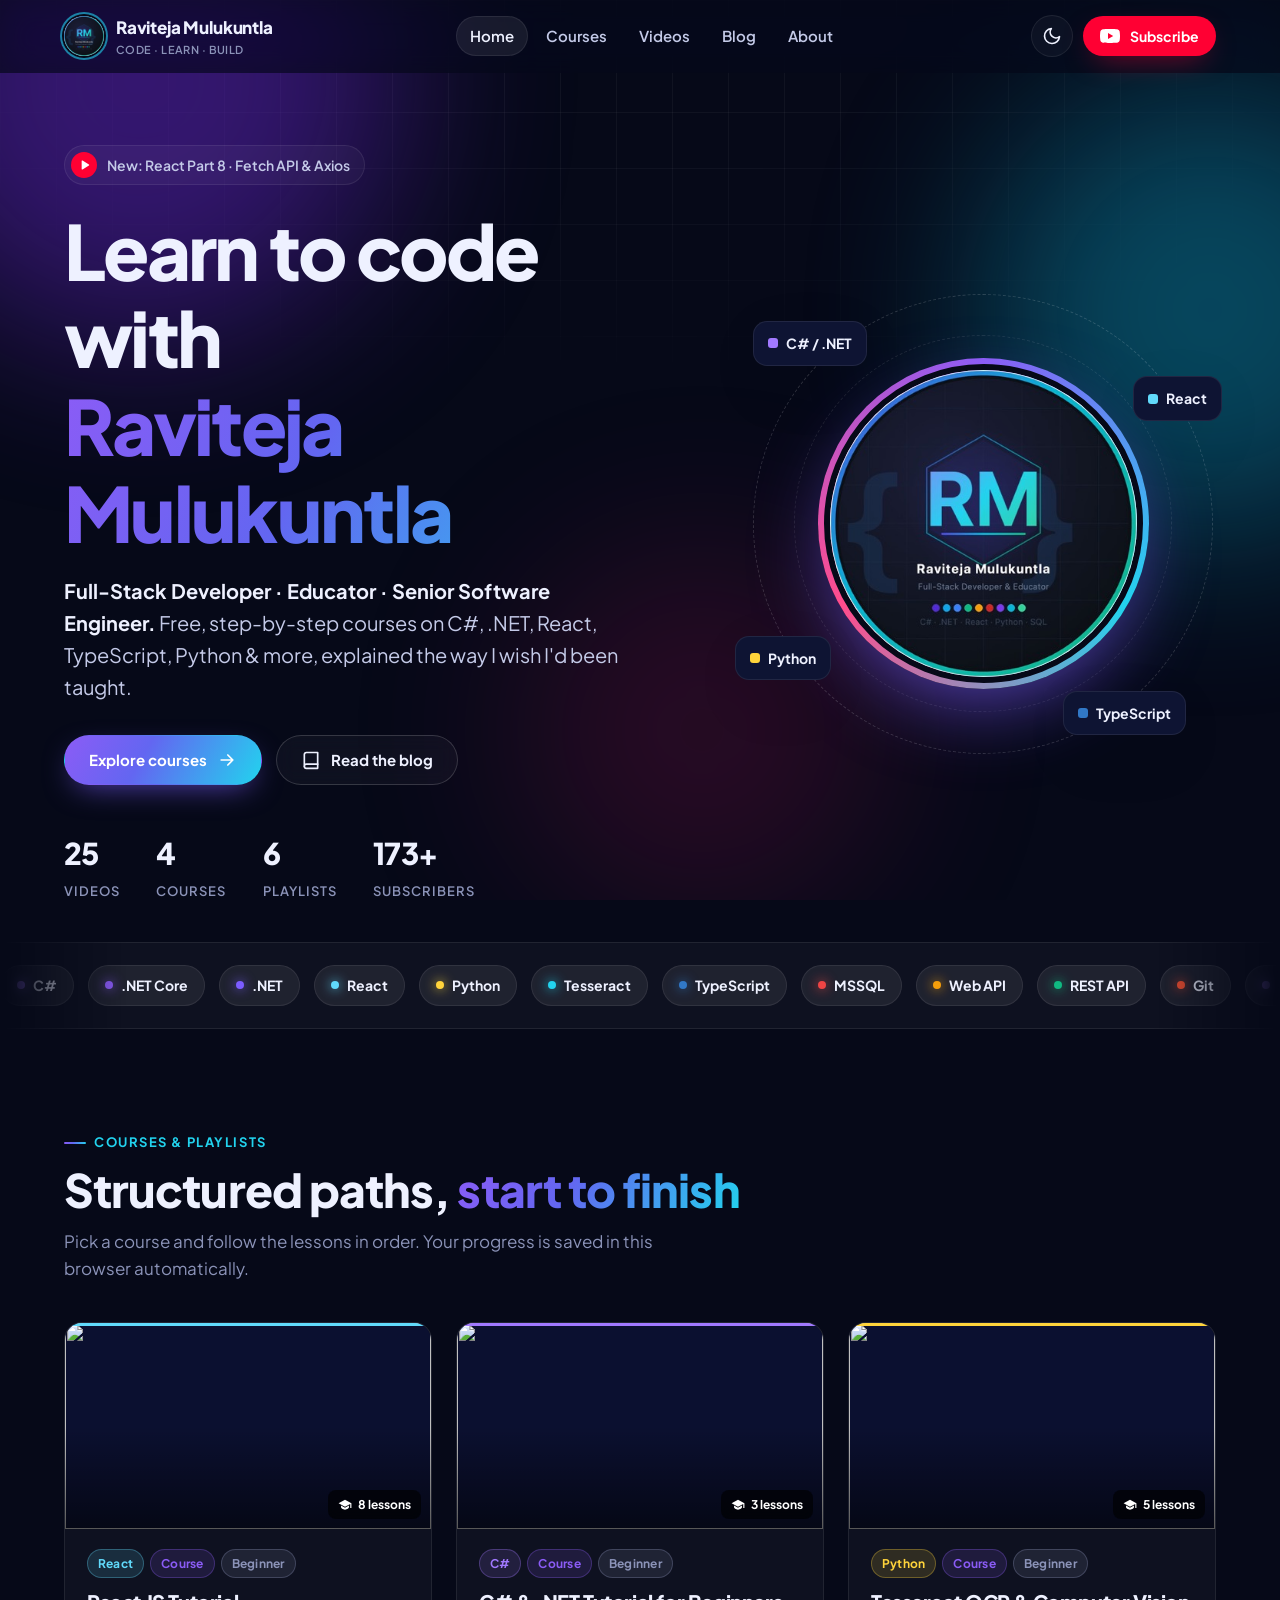
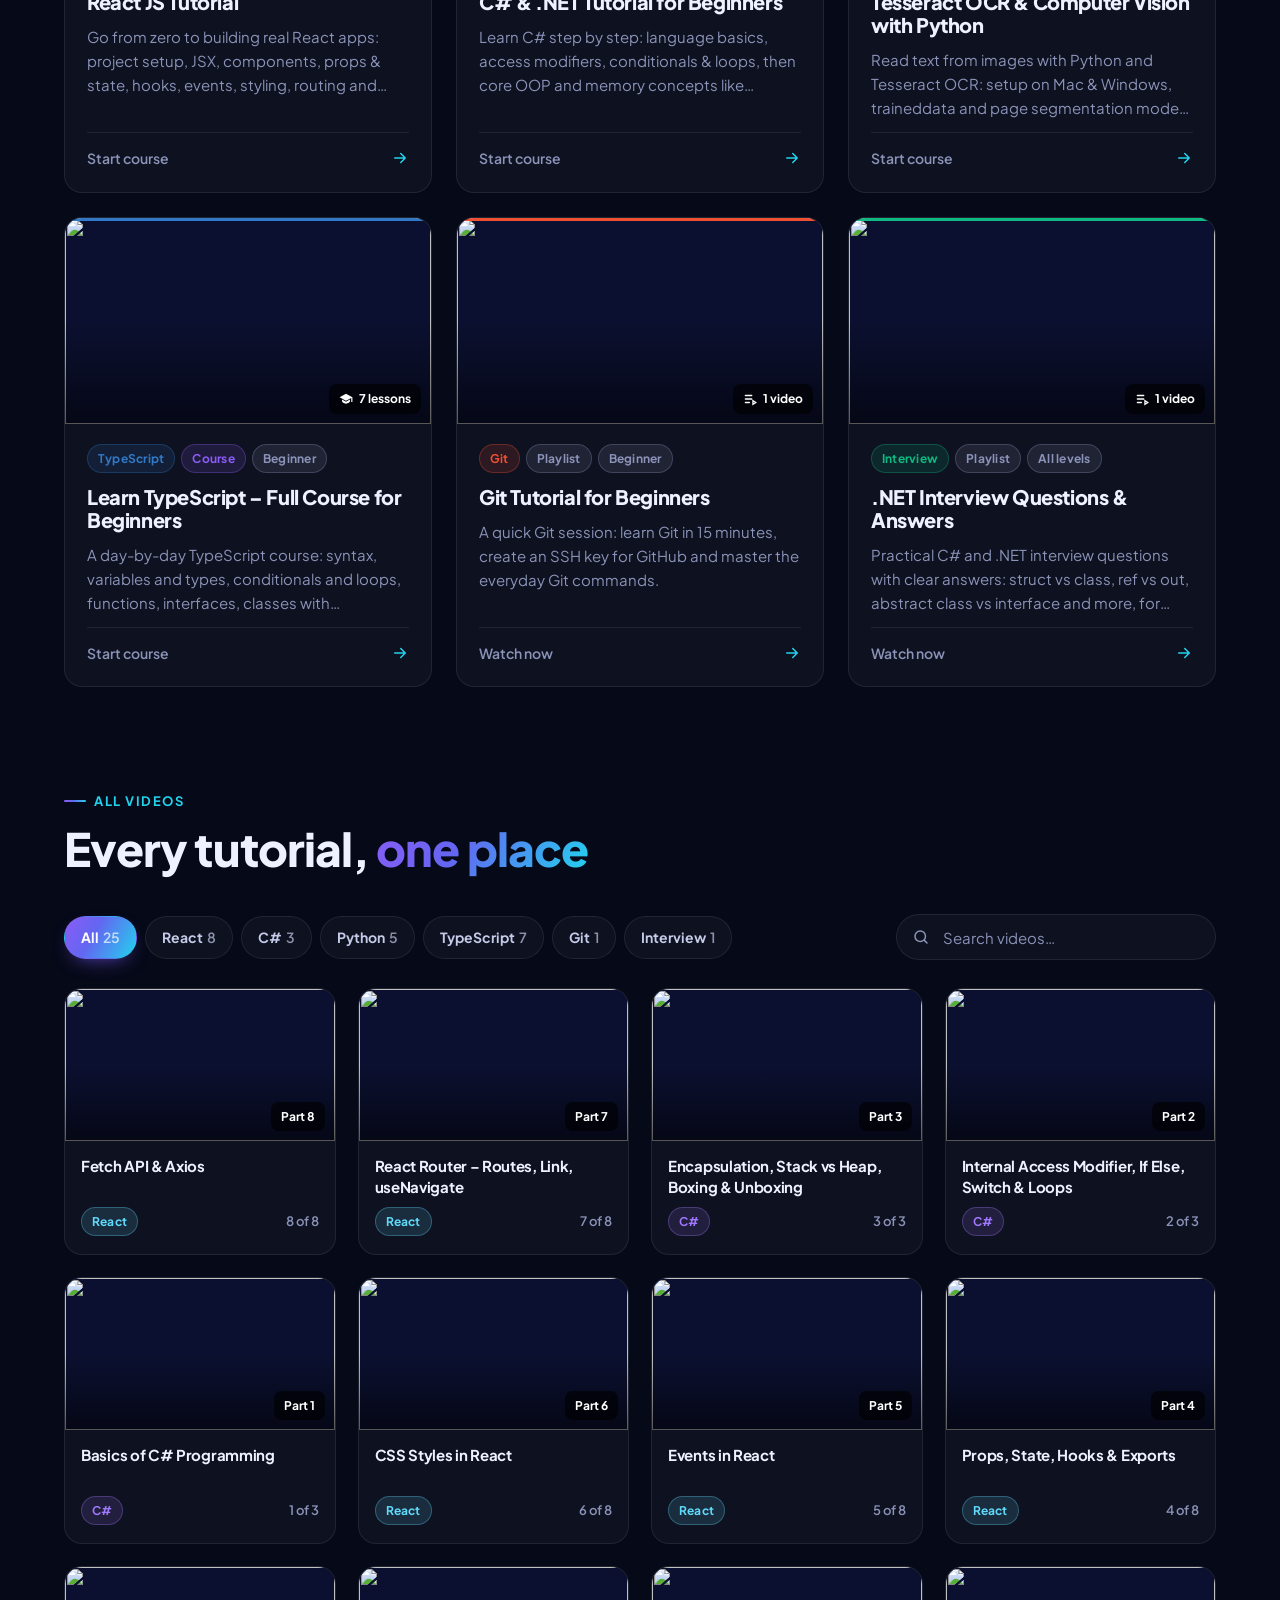
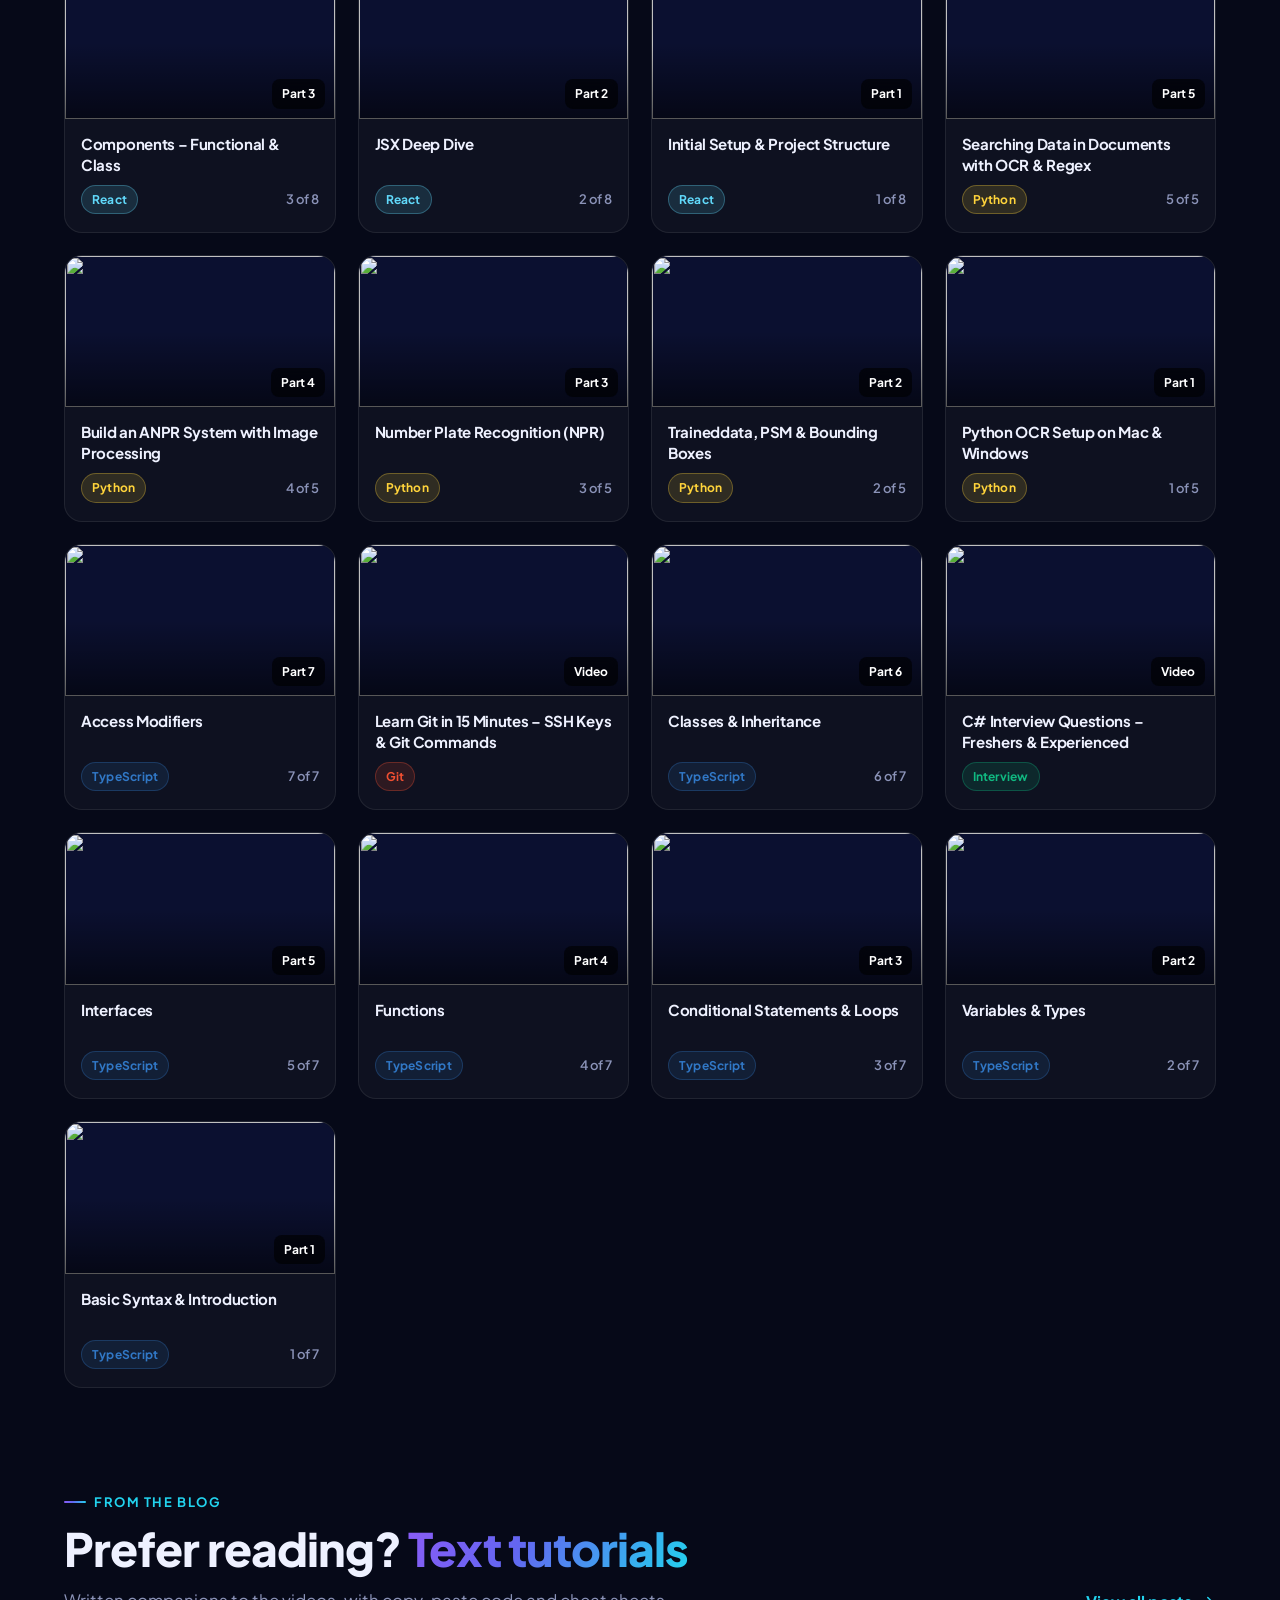
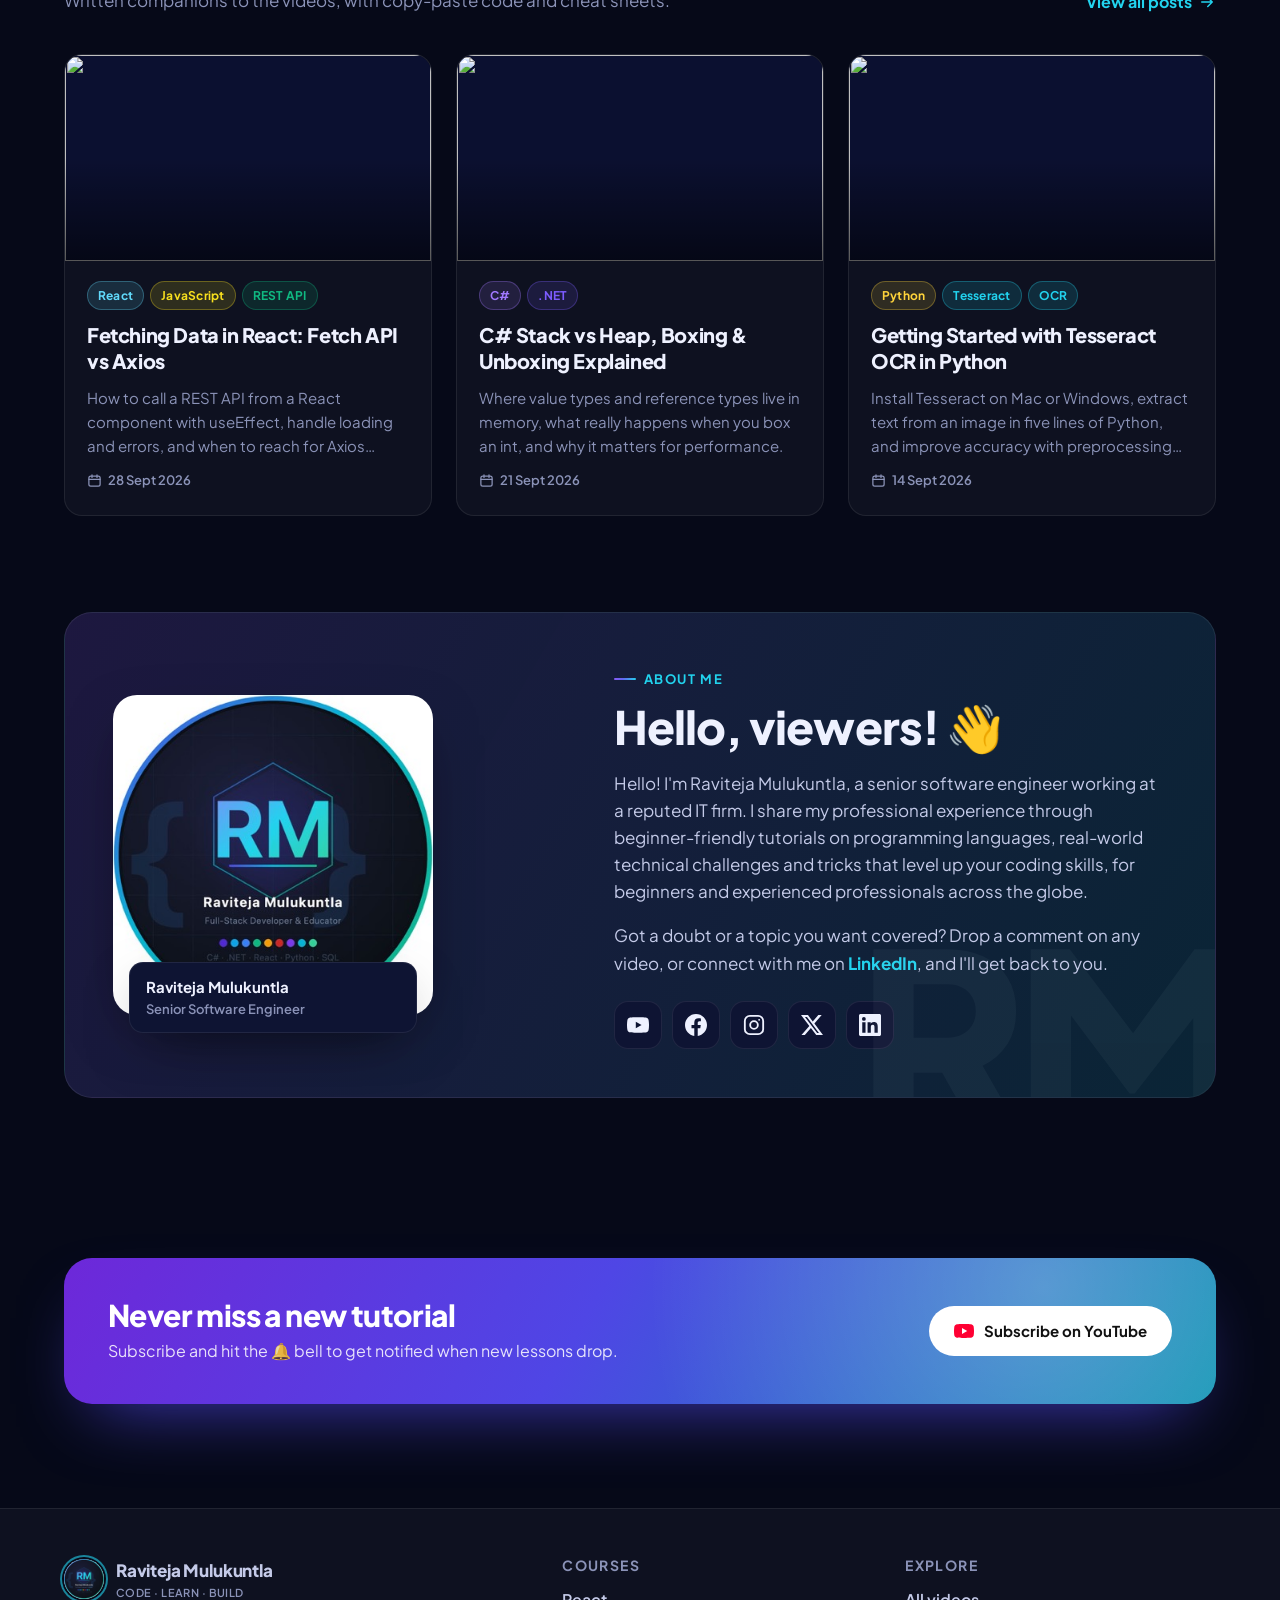
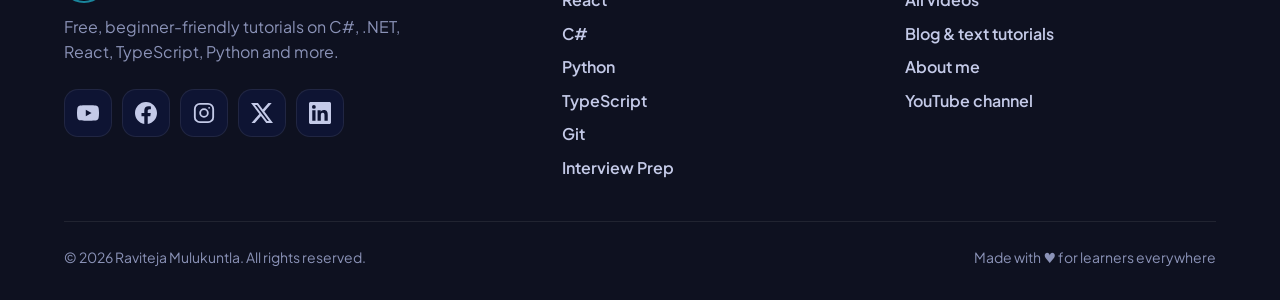
==== index.html @ 636b27e8 "Initial Commit" ====
<!DOCTYPE html>
<html lang="en">
<head>
  <meta charset="UTF-8">
  <meta name="viewport" content="width=device-width, initial-scale=1">
  <title>Raviteja Mulukuntla</title>
  <meta name="description" content="Free programming courses and tutorials by Raviteja Mulukuntla: C#, .NET, React, TypeScript, Python, Tesseract OCR and Git.">
  <meta name="theme-color" content="#060918">
  <meta property="og:title" content="Raviteja Mulukuntla | Code · Learn · Build">
  <meta property="og:description" content="Free programming courses and tutorials: C#, .NET, React, TypeScript, Python, Tesseract OCR and Git.">
  <meta property="og:image" content="assets/img/avatar.jpg">
  <meta property="og:type" content="website">
  <link rel="icon" type="image/png" href="assets/img/favicon.png">
  <link rel="preconnect" href="https://fonts.googleapis.com">
  <link rel="preconnect" href="https://fonts.gstatic.com" crossorigin>
  <link href="https://fonts.googleapis.com/css2?family=JetBrains+Mono:wght@400;600&family=Plus+Jakarta+Sans:wght@400;500;600;700;800&display=swap" rel="stylesheet">
  <link rel="stylesheet" href="assets/css/style.css">
  <script>try{var t=localStorage.getItem("rm-theme");if(t)document.documentElement.dataset.theme=t}catch(e){}</script>
</head>
<body data-page="home">
  <div class="bg-fx" aria-hidden="true"><span class="orb o1"></span><span class="orb o2"></span><span class="orb o3"></span></div>
  <header id="site-header"></header>

  <main>
    <!-- Hero -->
    <section class="hero">
      <div class="container hero-grid">
        <div class="hero-copy">
          <a class="pill" id="hero-pill" href="https://www.youtube.com/@ravitejamulukuntla9655" target="_blank" rel="noopener">
            <span class="dot"><svg viewBox="0 0 24 24" fill="currentColor"><path d="M8 5.14v13.72a1 1 0 0 0 1.52.85l10.9-6.86a1 1 0 0 0 0-1.7L9.52 4.3A1 1 0 0 0 8 5.14Z"/></svg></span>
            <span id="hero-pill-text">New: React Part 8, Fetch API &amp; Axios</span>
          </a>
          <h1>Learn to code with <span class="line2 grad-text">Raviteja Mulukuntla</span></h1>
          <p class="tagline"><strong>Full-Stack Developer · Educator · Senior Software Engineer.</strong> Free, step-by-step courses on C#, .NET, React, TypeScript, Python &amp; more, explained the way I wish I'd been taught.</p>
          <div class="hero-cta">
            <a class="btn btn-primary" href="#courses">Explore courses
              <svg viewBox="0 0 24 24" fill="none" stroke="currentColor" stroke-width="2" stroke-linecap="round" stroke-linejoin="round"><path d="M5 12h14M13 6l6 6-6 6"/></svg>
            </a>
            <a class="btn btn-ghost" href="blog.html">
              <svg viewBox="0 0 24 24" fill="none" stroke="currentColor" stroke-width="2" stroke-linecap="round" stroke-linejoin="round"><path d="M4 19.5A2.5 2.5 0 0 1 6.5 17H20V3H6.5A2.5 2.5 0 0 0 4 5.5v14Z"/><path d="M4 19.5A2.5 2.5 0 0 0 6.5 22H20v-5"/></svg>
              Read the blog
            </a>
          </div>
          <div class="hero-stats" id="hero-stats">
            <div class="stat"><b>25</b><span>Videos</span></div>
            <div class="stat"><b>4</b><span>Courses</span></div>
            <div class="stat"><b>6</b><span>Playlists</span></div>
            <div class="stat"><b>173+</b><span>Subscribers</span></div>
          </div>
        </div>

        <div class="hero-visual" aria-hidden="true">
          <span class="orbit"></span><span class="orbit inner"></span>
          <div class="avatar-ring"><img src="assets/img/avatar.jpg" alt=""></div>
          <span class="float-badge b1"><i style="background:#a179ff"></i>C# / .NET</span>
          <span class="float-badge b2"><i style="background:#61dafb"></i>React</span>
          <span class="float-badge b3"><i style="background:#ffd43b"></i>Python</span>
          <span class="float-badge b4"><i style="background:#3178c6"></i>TypeScript</span>
        </div>
      </div>
    </section>

    <!-- Tech marquee -->
    <div class="marquee" aria-label="Technologies covered"><div class="marquee-track" id="marquee"></div></div>

    <!-- Courses -->
    <section class="section" id="courses">
      <div class="container">
        <div class="section-head">
          <div>
            <span class="eyebrow">Courses &amp; Playlists</span>
            <h2 class="h2">Structured paths, <span class="grad-text">start to finish</span></h2>
            <p class="lead">Pick a course and follow the lessons in order. Your progress is saved in this browser automatically.</p>
          </div>
        </div>
        <div class="course-grid" id="course-grid">
          <div class="skeleton" style="height:380px"></div><div class="skeleton" style="height:380px"></div><div class="skeleton" style="height:380px"></div>
        </div>
      </div>
    </section>

    <!-- Videos -->
    <section class="section" id="videos" style="padding-top:0">
      <div class="container">
        <div class="section-head">
          <div>
            <span class="eyebrow">All videos</span>
            <h2 class="h2">Every tutorial, <span class="grad-text">one place</span></h2>
          </div>
        </div>
        <div class="toolbar">
          <div class="filters" id="video-filters" role="tablist" aria-label="Filter videos by topic"></div>
          <label class="search">
            <svg viewBox="0 0 24 24" fill="none" stroke="currentColor" stroke-width="2" stroke-linecap="round"><circle cx="11" cy="11" r="7"/><path d="m20 20-3.5-3.5"/></svg>
            <input type="search" id="video-search" placeholder="Search videos…" aria-label="Search videos">
          </label>
        </div>
        <div class="video-grid" id="video-grid"></div>
      </div>
    </section>

    <!-- Blog teaser -->
    <section class="section" id="blog" style="padding-top:0">
      <div class="container">
        <div class="section-head">
          <div>
            <span class="eyebrow">From the blog</span>
            <h2 class="h2">Prefer reading? <span class="grad-text">Text tutorials</span></h2>
            <p class="lead">Written companions to the videos, with copy-paste code and cheat sheets.</p>
          </div>
          <a class="link-arrow" href="blog.html">View all posts
            <svg viewBox="0 0 24 24" fill="none" stroke="currentColor" stroke-width="2" stroke-linecap="round" stroke-linejoin="round"><path d="M5 12h14M13 6l6 6-6 6"/></svg>
          </a>
        </div>
        <div class="post-grid" id="post-grid"></div>
      </div>
    </section>

    <!-- About -->
    <section class="section" id="about" style="padding-top:0">
      <div class="container">
        <div class="about reveal">
          <div class="about-photo">
            <img src="assets/img/avatar.jpg" alt="Raviteja Mulukuntla channel logo">
            <div class="sig"><b>Raviteja Mulukuntla</b>Senior Software Engineer</div>
          </div>
          <div>
            <span class="eyebrow">About me</span>
            <h2 class="h2">Hello, viewers! 👋</h2>
            <p id="about-bio">I'm Raviteja Mulukuntla, a senior software engineer working at a reputed IT firm. I share my professional experience through beginner-friendly tutorials on programming languages, real-world technical challenges and tricks that level up your coding skills.</p>
            <p>Got a doubt or a topic you want covered? Drop a comment on any video, or connect with me on <a href="https://www.linkedin.com/in/ravitejamulukuntlaofficial/" target="_blank" rel="noopener" style="color:var(--brand-2);font-weight:700">LinkedIn</a>, and I'll get back to you.</p>
            <div class="socials" id="about-socials"></div>
          </div>
        </div>
      </div>
    </section>

    <section class="section-sm">
      <div class="container">
        <div class="cta-band reveal">
          <div>
            <h3>Never miss a new tutorial</h3>
            <p>Subscribe and hit the 🔔 bell to get notified when new lessons drop.</p>
          </div>
          <a class="btn" href="https://www.youtube.com/@ravitejamulukuntla9655?sub_confirmation=1" target="_blank" rel="noopener">
            <svg viewBox="0 0 24 24" fill="#ff0033"><path d="M23.5 6.2a3 3 0 0 0-2.1-2.1C19.5 3.6 12 3.6 12 3.6s-7.5 0-9.4.5A3 3 0 0 0 .5 6.2 31.3 31.3 0 0 0 0 12a31.3 31.3 0 0 0 .5 5.8 3 3 0 0 0 2.1 2.1c1.9.5 9.4.5 9.4.5s7.5 0 9.4-.5a3 3 0 0 0 2.1-2.1A31.3 31.3 0 0 0 24 12a31.3 31.3 0 0 0-.5-5.8ZM9.6 15.6V8.4l6.3 3.6-6.3 3.6Z"/></svg>
            Subscribe on YouTube
          </a>
        </div>
      </div>
    </section>
  </main>

  <footer id="site-footer"></footer>

  <script src="assets/js/common.js"></script>
  <script src="assets/js/home.js"></script>
</body>
</html>
---- assets/css/style.css ----
/* =========================================================
   Raviteja Mulukuntla — site styles
   Dark theme is the default; [data-theme="light"] overrides.
   ========================================================= */

:root {
  --bg: #060918;
  --bg-2: #0b1030;
  --surface: rgba(255, 255, 255, 0.035);
  --surface-2: rgba(255, 255, 255, 0.07);
  --surface-solid: #0e1433;
  --border: rgba(255, 255, 255, 0.08);
  --border-strong: rgba(255, 255, 255, 0.16);
  --text: #eef1ff;
  --text-2: #c4cae8;
  --muted: #8b93b8;
  --brand: #7c5cff;
  --brand-2: #22d3ee;
  --brand-3: #ff4d8d;
  --yt: #ff0033;
  --grad: linear-gradient(120deg, #8b5cf6 0%, #6366f1 40%, #22d3ee 100%);
  --grad-soft: linear-gradient(120deg, rgba(139, 92, 246, 0.18), rgba(34, 211, 238, 0.14));
  --shadow: 0 20px 60px -20px rgba(0, 0, 0, 0.6);
  --shadow-glow: 0 0 0 1px rgba(124, 92, 255, 0.35), 0 20px 50px -18px rgba(124, 92, 255, 0.55);
  --header-bg: rgba(6, 9, 24, 0.72);
  --code-bg: #0b1024;
  --radius: 18px;
  --radius-sm: 12px;
  --maxw: 1200px;
  --gutter: 24px;
  --font: "Plus Jakarta Sans", system-ui, -apple-system, "Segoe UI", Roboto, sans-serif;
  --mono: "JetBrains Mono", ui-monospace, SFMono-Regular, Menlo, Consolas, monospace;
  color-scheme: dark;
}

:root[data-theme="light"] {
  --bg: #f5f6fc;
  --bg-2: #eceffa;
  --surface: #ffffff;
  --surface-2: #f1f3fb;
  --surface-solid: #ffffff;
  --border: rgba(20, 28, 70, 0.09);
  --border-strong: rgba(20, 28, 70, 0.18);
  --text: #0d1233;
  --text-2: #333a63;
  --muted: #646c92;
  --grad-soft: linear-gradient(120deg, rgba(139, 92, 246, 0.12), rgba(34, 211, 238, 0.12));
  --shadow: 0 18px 50px -24px rgba(30, 40, 100, 0.28);
  --shadow-glow: 0 0 0 1px rgba(124, 92, 255, 0.3), 0 20px 45px -20px rgba(124, 92, 255, 0.45);
  --header-bg: rgba(245, 246, 252, 0.8);
  --code-bg: #0f152e;
  color-scheme: light;
}

*,
*::before,
*::after { box-sizing: border-box; }

html { scroll-behavior: smooth; -webkit-text-size-adjust: 100%; }

body {
  margin: 0;
  font-family: var(--font);
  font-size: 16px;
  line-height: 1.6;
  color: var(--text);
  background: var(--bg);
  overflow-x: hidden;
  -webkit-font-smoothing: antialiased;
}

img { max-width: 100%; display: block; }
a { color: inherit; text-decoration: none; }
button { font: inherit; color: inherit; cursor: pointer; }
:focus-visible { outline: 2px solid var(--brand-2); outline-offset: 3px; border-radius: 6px; }
::selection { background: rgba(124, 92, 255, 0.4); }

/* ---------- Background decoration ---------- */
.bg-fx {
  position: fixed;
  inset: 0;
  z-index: -1;
  pointer-events: none;
  overflow: hidden;
}
.bg-fx::before {
  content: "";
  position: absolute;
  inset: 0;
  background-image:
    linear-gradient(var(--border) 1px, transparent 1px),
    linear-gradient(90deg, var(--border) 1px, transparent 1px);
  background-size: 56px 56px;
  mask-image: radial-gradient(ellipse 80% 60% at 50% 0%, #000 30%, transparent 75%);
  -webkit-mask-image: radial-gradient(ellipse 80% 60% at 50% 0%, #000 30%, transparent 75%);
  opacity: 0.55;
}
.orb {
  position: absolute;
  border-radius: 50%;
  filter: blur(90px);
  opacity: 0.45;
  animation: float 18s ease-in-out infinite;
}
.orb.o1 { width: 520px; height: 520px; background: #6d28d9; top: -180px; left: -120px; }
.orb.o2 { width: 460px; height: 460px; background: #0891b2; top: 80px; right: -160px; animation-delay: -6s; }
.orb.o3 { width: 380px; height: 380px; background: #be185d; top: 60%; left: 40%; opacity: 0.18; animation-delay: -12s; }
:root[data-theme="light"] .orb { opacity: 0.18; }
@keyframes float {
  0%, 100% { transform: translate(0, 0) scale(1); }
  50% { transform: translate(40px, 30px) scale(1.08); }
}

/* ---------- Layout helpers ---------- */
.container { width: 100%; max-width: var(--maxw); margin: 0 auto; padding: 0 var(--gutter); }
.section { padding: 96px 0; position: relative; }
.section-sm { padding: 64px 0; }
.section-head { display: flex; align-items: flex-end; justify-content: space-between; gap: 24px; margin-bottom: 40px; flex-wrap: wrap; }
.eyebrow {
  display: inline-flex; align-items: center; gap: 8px;
  font-size: 13px; font-weight: 700; letter-spacing: 0.12em; text-transform: uppercase;
  color: var(--brand-2);
}
.eyebrow::before { content: ""; width: 22px; height: 2px; border-radius: 2px; background: var(--grad); }
h1, h2, h3, h4 { line-height: 1.15; margin: 0; letter-spacing: -0.02em; }
.h2 { font-size: clamp(30px, 4.2vw, 46px); font-weight: 800; margin-top: 10px; }
.lead { color: var(--muted); font-size: 17px; max-width: 620px; margin: 12px 0 0; }
.grad-text {
  background: var(--grad);
  -webkit-background-clip: text; background-clip: text;
  -webkit-text-fill-color: transparent; color: transparent;
}

/* ---------- Buttons ---------- */
.btn {
  display: inline-flex; align-items: center; justify-content: center; gap: 10px;
  height: 50px; padding: 0 24px; border-radius: 999px;
  font-weight: 700; font-size: 15px; white-space: nowrap;
  border: 1px solid transparent; transition: transform 0.2s ease, box-shadow 0.25s ease, background 0.2s, border-color 0.2s;
}
.btn svg { width: 20px; height: 20px; flex: none; }
.btn:hover { transform: translateY(-2px); }
.btn-primary { background: var(--grad); color: #fff; box-shadow: 0 10px 30px -10px rgba(124, 92, 255, 0.7); }
.btn-primary:hover { box-shadow: 0 16px 40px -12px rgba(124, 92, 255, 0.9); }
.btn-yt { background: var(--yt); color: #fff; box-shadow: 0 10px 30px -12px rgba(255, 0, 51, 0.7); }
.btn-ghost { background: var(--surface); border-color: var(--border-strong); color: var(--text); backdrop-filter: blur(10px); }
.btn-ghost:hover { border-color: var(--brand); }
.btn-sm { height: 40px; padding: 0 16px; font-size: 14px; }
.link-arrow { display: inline-flex; align-items: center; gap: 6px; font-weight: 700; color: var(--brand-2); }
.link-arrow svg { width: 18px; height: 18px; transition: transform 0.2s; }
.link-arrow:hover svg { transform: translateX(4px); }

/* ---------- Header ---------- */
.site-header {
  position: sticky; top: 0; z-index: 50;
  background: var(--header-bg);
  backdrop-filter: saturate(160%) blur(16px); -webkit-backdrop-filter: saturate(160%) blur(16px);
  border-bottom: 1px solid transparent;
  transition: border-color 0.3s, box-shadow 0.3s;
}
.site-header.scrolled { border-bottom-color: var(--border); box-shadow: 0 8px 30px -20px rgba(0, 0, 0, 0.5); }
.nav { display: flex; align-items: center; justify-content: space-between; height: 72px; gap: 16px; }
.brand { display: flex; align-items: center; gap: 12px; min-width: 0; }
.brand img { width: 40px; height: 40px; border-radius: 50%; box-shadow: 0 0 0 2px var(--bg), 0 0 0 4px rgba(34, 211, 238, 0.6); }
.brand-name { font-weight: 800; font-size: 17px; letter-spacing: -0.01em; white-space: nowrap; overflow: hidden; text-overflow: ellipsis; }
.brand-name small { display: block; font-size: 11px; font-weight: 600; color: var(--muted); letter-spacing: 0.04em; }
.nav-links { display: flex; align-items: center; gap: 4px; list-style: none; margin: 0; padding: 0; }
.nav-links a {
  display: block; padding: 8px 14px; border-radius: 999px;
  font-weight: 600; font-size: 15px; color: var(--text-2); transition: color 0.2s, background 0.2s;
}
.nav-links a:hover { color: var(--text); background: var(--surface-2); }
.nav-links a.active { color: var(--text); background: var(--surface-2); box-shadow: inset 0 0 0 1px var(--border); }
.nav-actions { display: flex; align-items: center; gap: 10px; }
.icon-btn {
  width: 42px; height: 42px; border-radius: 50%; display: grid; place-items: center;
  background: var(--surface); border: 1px solid var(--border); transition: border-color 0.2s, transform 0.2s;
}
.icon-btn:hover { border-color: var(--brand); transform: rotate(-8deg); }
.icon-btn svg { width: 20px; height: 20px; }
.menu-btn { display: none; }
.theme-btn .i-sun { display: none; }
:root[data-theme="light"] .theme-btn .i-sun { display: block; }
:root[data-theme="light"] .theme-btn .i-moon { display: none; }

.nav-links .mobile-only { display: none; }
.nav-links .mobile-only a { background: var(--yt); color: #fff; text-align: center; margin-top: 8px; }
@media (max-width: 900px) {
  .menu-btn { display: grid; }
  .nav-subscribe { display: none; }
  .nav-links {
    position: fixed; top: 72px; left: 0; right: 0;
    flex-direction: column; align-items: stretch; gap: 4px;
    padding: 16px; background: var(--surface-solid);
    border-bottom: 1px solid var(--border); box-shadow: var(--shadow);
    transform: translateY(-12px); opacity: 0; visibility: hidden; transition: all 0.25s ease;
  }
  .nav-links.open { transform: none; opacity: 1; visibility: visible; }
  .nav-links a { padding: 14px 16px; font-size: 16px; border-radius: 12px; }
  .nav-links .mobile-only { display: block; }
}

/* ---------- Hero ---------- */
.hero { padding: 72px 0 40px; position: relative; }
.hero-grid { display: grid; grid-template-columns: 1.15fr 0.85fr; gap: 56px; align-items: center; }
.pill {
  display: inline-flex; align-items: center; gap: 10px;
  padding: 6px 14px 6px 6px; border-radius: 999px;
  background: var(--surface); border: 1px solid var(--border); font-size: 14px; font-weight: 600; color: var(--text-2);
}
.pill .dot { width: 26px; height: 26px; border-radius: 50%; display: grid; place-items: center; background: var(--yt); color: #fff; }
.pill .dot svg { width: 14px; height: 14px; }
.hero h1 { font-size: clamp(40px, 6.6vw, 76px); font-weight: 800; margin: 22px 0 18px; letter-spacing: -0.035em; }
.hero h1 .line2 { display: block; }
.hero .tagline { font-size: clamp(17px, 2vw, 20px); color: var(--text-2); max-width: 580px; margin: 0; }
.hero .tagline strong { color: var(--text); }
.hero-cta { display: flex; gap: 14px; margin-top: 32px; flex-wrap: wrap; }
.hero-stats { display: flex; gap: 36px; margin-top: 44px; flex-wrap: wrap; }
.stat b { display: block; font-size: 30px; font-weight: 800; letter-spacing: -0.02em; }
.stat span { font-size: 13px; color: var(--muted); font-weight: 600; text-transform: uppercase; letter-spacing: 0.08em; }

.hero-visual { position: relative; display: grid; place-items: center; aspect-ratio: 1; max-width: 460px; width: 100%; margin: 0 auto; }
.avatar-ring {
  position: relative; width: 72%; aspect-ratio: 1; border-radius: 50%;
  padding: 6px; background: conic-gradient(from 0deg, #8b5cf6, #22d3ee, #ff4d8d, #8b5cf6);
  animation: spin 10s linear infinite;
  box-shadow: 0 30px 80px -20px rgba(124, 92, 255, 0.7);
}
.avatar-ring img {
  width: 100%; height: 100%; border-radius: 50%; object-fit: cover;
  border: 6px solid var(--bg); animation: spin 10s linear infinite reverse;
}
@keyframes spin { to { transform: rotate(360deg); } }
.orbit { position: absolute; inset: 0; border-radius: 50%; border: 1px dashed var(--border-strong); }
.orbit.inner { inset: 9%; opacity: 0.6; }
.float-badge {
  position: absolute; display: inline-flex; align-items: center; gap: 8px;
  padding: 10px 14px; border-radius: 14px; font-weight: 700; font-size: 14px;
  background: var(--surface-solid); border: 1px solid var(--border); box-shadow: var(--shadow);
  animation: bob 5s ease-in-out infinite;
}
.float-badge i { width: 10px; height: 10px; border-radius: 3px; display: inline-block; }
.float-badge.b1 { top: 6%; left: 0; }
.float-badge.b2 { top: 18%; right: -2%; animation-delay: -1.2s; }
.float-badge.b3 { bottom: 16%; left: -4%; animation-delay: -2.4s; }
.float-badge.b4 { bottom: 4%; right: 6%; animation-delay: -3.6s; }
@keyframes bob { 0%, 100% { transform: translateY(0); } 50% { transform: translateY(-10px); } }

@media (max-width: 900px) {
  .hero { padding-top: 40px; }
  .hero-grid { grid-template-columns: 1fr; gap: 40px; }
  .hero-visual { order: -1; max-width: 300px; }
  .hero-copy { text-align: center; }
  .hero .tagline { margin: 0 auto; }
  .hero-cta, .hero-stats { justify-content: center; }
}
@media (max-width: 480px) {
  .hero-cta .btn { flex: 1 1 100%; }
  .hero-stats { gap: 20px 28px; }
  .float-badge { font-size: 12px; padding: 7px 10px; }
}

/* ---------- Tech marquee ---------- */
.marquee {
  position: relative; overflow: hidden; padding: 22px 0;
  border-block: 1px solid var(--border); background: var(--surface);
  mask-image: linear-gradient(90deg, transparent, #000 10%, #000 90%, transparent);
  -webkit-mask-image: linear-gradient(90deg, transparent, #000 10%, #000 90%, transparent);
}
.marquee-track { display: flex; gap: 14px; width: max-content; animation: marquee 40s linear infinite; }
.marquee:hover .marquee-track { animation-play-state: paused; }
@keyframes marquee { to { transform: translateX(-50%); } }
.chip {
  display: inline-flex; align-items: center; gap: 8px; white-space: nowrap;
  padding: 8px 16px; border-radius: 999px; font-weight: 700; font-size: 14px;
  background: var(--surface-2); border: 1px solid var(--border);
}
.chip i { width: 8px; height: 8px; border-radius: 50%; background: var(--c, var(--brand)); box-shadow: 0 0 12px var(--c, var(--brand)); }

/* ---------- Cards ---------- */
.card {
  position: relative; background: var(--surface); border: 1px solid var(--border);
  border-radius: var(--radius); overflow: hidden;
  transition: transform 0.3s ease, box-shadow 0.3s ease, border-color 0.3s;
}
:root[data-theme="light"] .card { box-shadow: 0 1px 2px rgba(20, 28, 70, 0.04); }
.card:hover { transform: translateY(-6px); box-shadow: var(--shadow-glow); border-color: transparent; }

.thumb { position: relative; aspect-ratio: 16 / 9; overflow: hidden; background: var(--bg-2); }
.thumb img { width: 100%; height: 100%; object-fit: cover; transition: transform 0.5s ease; }
.card:hover .thumb img { transform: scale(1.06); }
.thumb::after {
  content: ""; position: absolute; inset: 0;
  background: linear-gradient(180deg, transparent 50%, rgba(0, 0, 0, 0.55));
}
.play-fab {
  position: absolute; inset: 0; margin: auto; z-index: 2;
  width: 62px; height: 62px; border-radius: 50%; display: grid; place-items: center;
  background: rgba(255, 255, 255, 0.16); backdrop-filter: blur(8px); border: 1px solid rgba(255, 255, 255, 0.35);
  color: #fff; opacity: 0; transform: scale(0.8); transition: all 0.3s ease;
}
.play-fab svg { width: 26px; height: 26px; margin-left: 3px; }
.card:hover .play-fab { opacity: 1; transform: scale(1); }
.badge {
  position: absolute; z-index: 2; display: inline-flex; align-items: center; gap: 6px;
  padding: 5px 10px; border-radius: 8px; font-size: 12px; font-weight: 700;
  background: rgba(0, 0, 0, 0.62); color: #fff; backdrop-filter: blur(6px);
}
.badge svg { width: 14px; height: 14px; }
.badge.br { right: 10px; bottom: 10px; }
.badge.tl { left: 10px; top: 10px; }
.badge.type-course { background: var(--grad); }
.badge.type-playlist { background: rgba(255, 255, 255, 0.18); }
.tag {
  display: inline-flex; align-items: center; gap: 6px;
  font-size: 12px; font-weight: 700; letter-spacing: 0.02em;
  padding: 4px 10px; border-radius: 999px;
  color: var(--c, var(--brand-2));
  background: color-mix(in srgb, var(--c, var(--brand-2)) 14%, transparent);
  border: 1px solid color-mix(in srgb, var(--c, var(--brand-2)) 30%, transparent);
}
:root[data-theme="light"] .tag { color: color-mix(in srgb, var(--c, var(--brand)) 70%, #000); }

/* Course cards */
.course-grid { display: grid; grid-template-columns: repeat(3, 1fr); gap: 24px; }
.course-card { display: flex; flex-direction: column; }
.course-card .body { padding: 20px 22px 22px; display: flex; flex-direction: column; gap: 12px; flex: 1; }
.course-card h3 { font-size: 20px; font-weight: 800; }
.course-card p { margin: 0; color: var(--muted); font-size: 15px; display: -webkit-box; -webkit-line-clamp: 3; -webkit-box-orient: vertical; overflow: hidden; }
.course-card .meta { display: flex; align-items: center; justify-content: space-between; margin-top: auto; padding-top: 14px; border-top: 1px solid var(--border); font-size: 14px; color: var(--muted); font-weight: 600; }
.course-card .accent-bar { position: absolute; left: 0; right: 0; top: 0; height: 3px; background: var(--c); z-index: 3; }
.progress-mini { height: 4px; border-radius: 4px; background: var(--surface-2); overflow: hidden; }
.progress-mini span { display: block; height: 100%; background: var(--grad); border-radius: 4px; }

/* Video cards */
.video-grid { display: grid; grid-template-columns: repeat(4, 1fr); gap: 22px; }
.video-card { cursor: pointer; text-align: left; padding: 0; width: 100%; font: inherit; color: inherit; }
.video-card .body { padding: 14px 16px 18px; }
.video-card h3 { font-size: 15px; font-weight: 700; line-height: 1.4; display: -webkit-box; -webkit-line-clamp: 2; -webkit-box-orient: vertical; overflow: hidden; min-height: 42px; }
.video-card .row { display: flex; align-items: center; justify-content: space-between; gap: 8px; margin-top: 10px; font-size: 13px; color: var(--muted); font-weight: 600; }

/* Filters */
.toolbar { display: flex; gap: 16px; align-items: center; justify-content: space-between; flex-wrap: wrap; margin-bottom: 28px; }
.filters { display: flex; gap: 8px; flex-wrap: wrap; }
.filter {
  padding: 9px 16px; border-radius: 999px; font-weight: 700; font-size: 14px;
  background: var(--surface); border: 1px solid var(--border); color: var(--text-2); transition: all 0.2s;
}
.filter:hover { border-color: var(--border-strong); color: var(--text); }
.filter.active { background: var(--grad); color: #fff; border-color: transparent; box-shadow: 0 8px 20px -10px rgba(124, 92, 255, 0.8); }
.filter .count { opacity: 0.7; font-weight: 600; margin-left: 4px; }
.search {
  position: relative; flex: 0 1 320px; min-width: 220px;
}
.search svg { position: absolute; left: 16px; top: 50%; transform: translateY(-50%); width: 18px; height: 18px; color: var(--muted); }
.search input {
  width: 100%; height: 46px; padding: 0 16px 0 46px; border-radius: 999px;
  background: var(--surface); border: 1px solid var(--border); color: var(--text); font: inherit; font-size: 15px;
  transition: border-color 0.2s, box-shadow 0.2s;
}
.search input::placeholder { color: var(--muted); }
.search input:focus { outline: none; border-color: var(--brand); box-shadow: 0 0 0 4px rgba(124, 92, 255, 0.18); }
.empty { text-align: center; padding: 60px 20px; color: var(--muted); border: 1px dashed var(--border-strong); border-radius: var(--radius); }

/* Blog cards */
.post-grid { display: grid; grid-template-columns: repeat(3, 1fr); gap: 24px; }
.post-card { display: flex; flex-direction: column; }
.post-card .body { padding: 20px 22px 24px; display: flex; flex-direction: column; gap: 12px; flex: 1; }
.post-card h3 { font-size: 20px; font-weight: 800; line-height: 1.3; }
.post-card p { margin: 0; color: var(--muted); font-size: 15px; display: -webkit-box; -webkit-line-clamp: 3; -webkit-box-orient: vertical; overflow: hidden; }
.post-card .meta { display: flex; gap: 14px; align-items: center; font-size: 13px; color: var(--muted); font-weight: 600; margin-top: auto; }
.post-card .meta span { display: inline-flex; align-items: center; gap: 6px; }
.post-card .meta svg { width: 15px; height: 15px; }
.tags { display: flex; gap: 6px; flex-wrap: wrap; }
.post-card.featured { grid-column: 1 / -1; display: grid; grid-template-columns: 1.2fr 1fr; }
.post-card.featured .thumb { aspect-ratio: auto; min-height: 100%; }
.post-card.featured .body { padding: 36px; justify-content: center; }
.post-card.featured h3 { font-size: clamp(24px, 3vw, 34px); }
.post-card.featured p { -webkit-line-clamp: 4; font-size: 16px; }

@media (max-width: 1080px) {
  .video-grid { grid-template-columns: repeat(3, 1fr); }
}
@media (max-width: 900px) {
  .course-grid, .post-grid { grid-template-columns: repeat(2, 1fr); }
  .video-grid { grid-template-columns: repeat(2, 1fr); }
  .post-card.featured { grid-template-columns: 1fr; }
  .post-card.featured .thumb { aspect-ratio: 16 / 9; }
  .post-card.featured .body { padding: 24px; }
  .section { padding: 72px 0; }
}
@media (max-width: 600px) {
  :root { --gutter: 16px; }
  .course-grid, .post-grid { grid-template-columns: 1fr; gap: 18px; }
  .video-grid { grid-template-columns: 1fr; gap: 16px; }
  .search { flex: 1 1 100%; }
  .filters { flex-wrap: nowrap; overflow-x: auto; margin: 0 calc(var(--gutter) * -1); padding: 2px var(--gutter) 6px; scrollbar-width: none; }
  .filters::-webkit-scrollbar { display: none; }
  .filter { flex: none; }
  .section { padding: 60px 0; }
}

/* ---------- About ---------- */
.about {
  display: grid; grid-template-columns: 0.9fr 1.1fr; gap: 48px; align-items: center;
  padding: 48px; border-radius: 28px; background: var(--grad-soft); border: 1px solid var(--border);
  position: relative; overflow: hidden;
}
.about::before {
  content: "RM"; position: absolute; right: -20px; bottom: -70px;
  font-size: 260px; font-weight: 800; letter-spacing: -0.06em; line-height: 1;
  color: var(--text); opacity: 0.04; pointer-events: none;
}
.about-photo { position: relative; max-width: 320px; }
.about-photo img { width: 100%; aspect-ratio: 1; object-fit: cover; border-radius: 24px; box-shadow: var(--shadow); }
.about-photo .sig {
  position: absolute; left: 16px; right: 16px; bottom: -18px; padding: 12px 16px;
  background: var(--surface-solid); border: 1px solid var(--border); border-radius: 14px; box-shadow: var(--shadow);
  font-size: 13px; color: var(--muted); font-weight: 600;
}
.about-photo .sig b { display: block; color: var(--text); font-size: 15px; }
.about p { color: var(--text-2); font-size: 17px; }
.socials { display: flex; gap: 10px; flex-wrap: wrap; margin-top: 24px; }
.social {
  width: 48px; height: 48px; border-radius: 14px; display: grid; place-items: center;
  background: var(--surface-solid); border: 1px solid var(--border); transition: all 0.25s;
}
.social svg { width: 22px; height: 22px; }
.social:hover { transform: translateY(-4px); background: var(--c); border-color: var(--c); color: #fff; }
@media (max-width: 900px) {
  .about { grid-template-columns: 1fr; padding: 32px 24px 36px; gap: 40px; text-align: center; }
  .about-photo { margin: 0 auto; max-width: 240px; }
  .socials, .about .hero-cta { justify-content: center; }
}

/* ---------- CTA band ---------- */
.cta-band {
  display: flex; align-items: center; justify-content: space-between; gap: 24px; flex-wrap: wrap;
  padding: 40px 44px; border-radius: 28px; color: #fff;
  background: linear-gradient(120deg, #6d28d9, #4f46e5 45%, #0891b2);
  box-shadow: 0 30px 70px -30px rgba(79, 70, 229, 0.8); position: relative; overflow: hidden;
}
.cta-band::after {
  content: ""; position: absolute; inset: 0;
  background: radial-gradient(circle at 85% 20%, rgba(255, 255, 255, 0.25), transparent 40%);
}
.cta-band h3 { font-size: clamp(22px, 3vw, 30px); font-weight: 800; position: relative; }
.cta-band p { margin: 6px 0 0; opacity: 0.85; position: relative; }
.cta-band .btn { position: relative; z-index: 1; background: #fff; color: #111; }
@media (max-width: 600px) { .cta-band { padding: 28px 22px; text-align: center; justify-content: center; } .cta-band .btn { width: 100%; } }

/* ---------- Footer ---------- */
.site-footer { border-top: 1px solid var(--border); padding: 48px 0 32px; margin-top: 40px; background: var(--surface); }
.footer-grid { display: grid; grid-template-columns: 1.5fr 1fr 1fr; gap: 32px; }
.footer-grid h4 { font-size: 14px; text-transform: uppercase; letter-spacing: 0.1em; color: var(--muted); margin-bottom: 14px; }
.footer-grid ul { list-style: none; margin: 0; padding: 0; display: grid; gap: 8px; }
.footer-grid a { color: var(--text-2); font-weight: 600; }
.footer-grid a:hover { color: var(--text); }
.footer-grid p { color: var(--muted); margin: 12px 0 0; max-width: 360px; }
.footer-bottom { display: flex; justify-content: space-between; gap: 16px; flex-wrap: wrap; margin-top: 40px; padding-top: 24px; border-top: 1px solid var(--border); color: var(--muted); font-size: 14px; }
@media (max-width: 700px) { .footer-grid { grid-template-columns: 1fr 1fr; } .footer-grid > :first-child { grid-column: 1 / -1; } }

/* ---------- Modal player ---------- */
.modal {
  position: fixed; inset: 0; z-index: 100; display: grid; place-items: center; padding: 16px;
  background: rgba(3, 5, 15, 0.82); backdrop-filter: blur(10px);
  opacity: 0; visibility: hidden; transition: opacity 0.25s, visibility 0.25s;
}
.modal.open { opacity: 1; visibility: visible; }
.modal-box { width: min(1000px, 100%); transform: scale(0.96); transition: transform 0.3s ease; }
.modal.open .modal-box { transform: none; }
.modal-frame { aspect-ratio: 16 / 9; border-radius: 16px; overflow: hidden; background: #000; box-shadow: 0 40px 100px -20px rgba(0, 0, 0, 0.9); }
.modal-frame iframe { width: 100%; height: 100%; border: 0; display: block; }
.modal-bar { display: flex; align-items: center; justify-content: space-between; gap: 16px; margin-top: 14px; color: #fff; }
.modal-bar h3 { font-size: 17px; font-weight: 700; line-height: 1.35; }
.modal-bar .actions { display: flex; gap: 8px; flex: none; }
.modal-close { position: absolute; top: 16px; right: 16px; background: rgba(255, 255, 255, 0.12); border-color: rgba(255, 255, 255, 0.2); color: #fff; }
@media (max-width: 600px) { .modal-bar { flex-direction: column; align-items: flex-start; } }

/* ---------- Page header (inner pages) ---------- */
.page-hero { padding: 64px 0 32px; }
.page-hero h1 { font-size: clamp(34px, 5vw, 56px); font-weight: 800; margin-top: 12px; letter-spacing: -0.03em; }
.breadcrumb { display: flex; gap: 8px; align-items: center; font-size: 14px; color: var(--muted); font-weight: 600; flex-wrap: wrap; }
.breadcrumb a:hover { color: var(--text); }
.breadcrumb svg { width: 14px; height: 14px; }

/* ---------- Course page ---------- */
.course-layout { display: grid; grid-template-columns: minmax(0, 1fr) 380px; gap: 28px; align-items: start; }
.player { border-radius: var(--radius); overflow: hidden; background: #000; aspect-ratio: 16 / 9; box-shadow: var(--shadow); }
.player iframe { width: 100%; height: 100%; border: 0; display: block; }
.now-playing { margin-top: 22px; }
.now-playing .kicker { font-size: 13px; font-weight: 700; color: var(--brand-2); letter-spacing: 0.08em; text-transform: uppercase; }
.now-playing h2 { font-size: clamp(22px, 2.6vw, 28px); font-weight: 800; margin: 6px 0 16px; }
.player-actions { display: flex; gap: 10px; flex-wrap: wrap; }
.btn.done { background: rgba(16, 185, 129, 0.15); border-color: rgba(16, 185, 129, 0.5); color: #10b981; }
.lesson-panel { position: sticky; top: 92px; background: var(--surface); border: 1px solid var(--border); border-radius: var(--radius); overflow: hidden; }
.lesson-panel header { padding: 20px 20px 16px; border-bottom: 1px solid var(--border); }
.lesson-panel header h3 { font-size: 17px; font-weight: 800; }
.lesson-panel header .row { display: flex; justify-content: space-between; font-size: 13px; color: var(--muted); font-weight: 600; margin: 8px 0 10px; }
.lesson-list { list-style: none; margin: 0; padding: 8px; max-height: min(62vh, 600px); overflow-y: auto; }
.lesson {
  display: grid; grid-template-columns: 28px 96px 1fr; gap: 12px; align-items: center;
  width: 100%; padding: 10px; border-radius: 12px; border: 1px solid transparent; background: none; text-align: left;
  transition: background 0.2s;
}
.lesson:hover { background: var(--surface-2); }
.lesson.current { background: var(--grad-soft); border-color: rgba(124, 92, 255, 0.35); }
.lesson .num {
  width: 28px; height: 28px; border-radius: 50%; display: grid; place-items: center;
  font-size: 12px; font-weight: 800; background: var(--surface-2); border: 1px solid var(--border);
}
.lesson.watched .num { background: #10b981; border-color: #10b981; color: #fff; }
.lesson.watched .num svg { width: 14px; height: 14px; }
.lesson img { width: 96px; aspect-ratio: 16 / 9; object-fit: cover; border-radius: 8px; }
.lesson .t { font-size: 14px; font-weight: 700; line-height: 1.35; display: -webkit-box; -webkit-line-clamp: 2; -webkit-box-orient: vertical; overflow: hidden; }
.lesson .t small { display: block; font-weight: 600; color: var(--muted); font-size: 12px; }
.course-about { margin-top: 32px; padding: 24px; border-radius: var(--radius); background: var(--surface); border: 1px solid var(--border); }
.course-about p { color: var(--text-2); margin: 10px 0 0; }
@media (max-width: 1000px) {
  .course-layout { grid-template-columns: 1fr; }
  .lesson-panel { position: static; }
  .lesson-list { max-height: none; }
}
@media (max-width: 600px) { .player { border-radius: 12px; margin: 0 calc(var(--gutter) * -1); border-radius: 0; } }

/* ---------- Article ---------- */
.read-progress { position: fixed; top: 0; left: 0; height: 3px; width: 0; background: var(--grad); z-index: 60; transition: width 0.1s linear; }
.article-wrap { max-width: 780px; margin: 0 auto; }
.article-head { padding: 56px 0 28px; }
.article-head h1 { font-size: clamp(32px, 5vw, 50px); font-weight: 800; letter-spacing: -0.03em; margin: 16px 0; }
.article-head .summary { font-size: 19px; color: var(--muted); margin: 0 0 22px; }
.byline { display: flex; align-items: center; gap: 12px; flex-wrap: wrap; font-size: 14px; color: var(--muted); font-weight: 600; }
.byline img { width: 40px; height: 40px; border-radius: 50%; }
.byline b { color: var(--text); display: block; font-size: 15px; }
.byline b a:hover { color: var(--brand-2); }
.byline img { object-fit: cover; }
.byline .sep { width: 4px; height: 4px; border-radius: 50%; background: var(--muted); opacity: 0.6; }
.article-video { aspect-ratio: 16 / 9; border-radius: var(--radius); overflow: hidden; background: #000; box-shadow: var(--shadow); margin-bottom: 40px; position: relative; }
.article-video iframe { width: 100%; height: 100%; border: 0; display: block; }
.lite-yt { width: 100%; height: 100%; position: relative; border: 0; padding: 0; background: #000; display: block; }
.lite-yt img { width: 100%; height: 100%; object-fit: cover; opacity: 0.85; transition: opacity 0.3s; }
.lite-yt:hover img { opacity: 1; }
.lite-yt .yt-play { position: absolute; inset: 0; margin: auto; width: 76px; height: 54px; border-radius: 16px; background: var(--yt); display: grid; place-items: center; color: #fff; box-shadow: 0 10px 30px rgba(0, 0, 0, 0.5); transition: transform 0.2s; }
.lite-yt:hover .yt-play { transform: scale(1.08); }
.lite-yt .yt-play svg { width: 28px; height: 28px; margin-left: 3px; }

.prose { font-size: 18px; line-height: 1.8; color: var(--text-2); }
.prose > * + * { margin-top: 1.1em; }
.prose h2 { font-size: 30px; font-weight: 800; color: var(--text); margin-top: 2em; scroll-margin-top: 90px; }
.prose h3 { font-size: 22px; font-weight: 800; color: var(--text); margin-top: 1.6em; scroll-margin-top: 90px; }
.prose p, .prose ul, .prose ol, .prose blockquote, .prose table, .prose pre { margin-bottom: 0; }
.prose p { margin-top: 1.1em; }
.prose strong { color: var(--text); }
.prose a { color: var(--brand-2); text-decoration: underline; text-decoration-thickness: 1px; text-underline-offset: 3px; }
.prose ul, .prose ol { padding-left: 1.4em; }
.prose li + li { margin-top: 0.4em; }
.prose li::marker { color: var(--brand); font-weight: 700; }
.prose blockquote {
  margin-left: 0; margin-right: 0; padding: 16px 20px; border-radius: 12px;
  border-left: 4px solid var(--brand); background: var(--grad-soft); color: var(--text-2);
}
.prose blockquote p { margin: 0; }
.prose :not(pre) > code {
  font-family: var(--mono); font-size: 0.86em; padding: 2px 7px; border-radius: 6px;
  background: var(--surface-2); border: 1px solid var(--border); color: var(--text);
}
.prose pre {
  position: relative; background: var(--code-bg); color: #e6e8f5;
  border: 1px solid rgba(255, 255, 255, 0.08); border-radius: 14px;
  padding: 44px 0 18px; overflow-x: auto; font-size: 14.5px; line-height: 1.65;
}
.prose pre code { font-family: var(--mono); font-variant-ligatures: none; padding: 0 20px; display: block; width: max-content; min-width: 100%; background: none !important; }
.prose pre::before {
  content: ""; position: absolute; top: 16px; left: 18px; width: 10px; height: 10px; border-radius: 50%;
  background: #ff5f57; box-shadow: 16px 0 0 #febc2e, 32px 0 0 #28c840;
}
.code-lang { position: absolute; top: 10px; right: 84px; font-size: 12px; font-family: var(--mono); color: #8b93b8; text-transform: uppercase; }
.copy-btn {
  position: absolute; top: 8px; right: 10px; height: 28px; padding: 0 12px; border-radius: 8px;
  background: rgba(255, 255, 255, 0.08); border: 1px solid rgba(255, 255, 255, 0.12); color: #cfd3ea; font-size: 12px; font-weight: 700;
}
.copy-btn:hover { background: rgba(255, 255, 255, 0.16); }
.prose table { width: 100%; border-collapse: collapse; font-size: 15px; display: block; overflow-x: auto; border: 1px solid var(--border); border-radius: 12px; }
.prose thead { background: var(--surface-2); }
.prose th, .prose td { padding: 12px 16px; text-align: left; border-bottom: 1px solid var(--border); }
.prose th { color: var(--text); font-weight: 800; white-space: nowrap; }
.prose tr:last-child td { border-bottom: 0; }
.prose img { border-radius: 12px; }
.prose hr { border: 0; height: 1px; background: var(--border); margin: 2.4em 0; }
@media (max-width: 600px) {
  .prose { font-size: 17px; }
  .prose h2 { font-size: 25px; }
  .prose pre { margin-left: calc(var(--gutter) * -1); margin-right: calc(var(--gutter) * -1); border-radius: 0; border-left: 0; border-right: 0; font-size: 13.5px; }
  .article-video { margin-left: calc(var(--gutter) * -1); margin-right: calc(var(--gutter) * -1); border-radius: 0; }
}

.article-foot { margin-top: 56px; padding-top: 28px; border-top: 1px solid var(--border); display: grid; gap: 28px; }
.share { display: flex; align-items: center; gap: 10px; flex-wrap: wrap; font-weight: 700; }
.share .social { width: 42px; height: 42px; border-radius: 12px; }
.share .social svg { width: 18px; height: 18px; }
.course-promo {
  display: grid; grid-template-columns: 180px 1fr; gap: 20px; align-items: center;
  padding: 16px; border-radius: var(--radius); background: var(--grad-soft); border: 1px solid var(--border);
}
.course-promo img { border-radius: 12px; aspect-ratio: 16 / 9; object-fit: cover; width: 100%; }
.course-promo h4 { font-size: 18px; font-weight: 800; margin: 4px 0 8px; }
@media (max-width: 600px) { .course-promo { grid-template-columns: 1fr; } }
.post-nav { display: grid; grid-template-columns: 1fr 1fr; gap: 16px; }
.post-nav a { padding: 18px 20px; border-radius: 14px; background: var(--surface); border: 1px solid var(--border); transition: border-color 0.2s; }
.post-nav a:hover { border-color: var(--brand); }
.post-nav small { color: var(--muted); font-weight: 700; font-size: 12px; text-transform: uppercase; letter-spacing: 0.08em; }
.post-nav b { display: block; margin-top: 4px; line-height: 1.35; }
.post-nav .next { text-align: right; grid-column: 2; }
@media (max-width: 600px) { .post-nav { grid-template-columns: 1fr; } .post-nav .next { grid-column: 1; } }

/* ---------- Skeleton & reveal ---------- */
.skeleton { background: linear-gradient(90deg, var(--surface) 25%, var(--surface-2) 50%, var(--surface) 75%); background-size: 200% 100%; animation: shimmer 1.4s infinite; border-radius: var(--radius); }
@keyframes shimmer { to { background-position: -200% 0; } }
.reveal { opacity: 0; transform: translateY(24px); transition: opacity 0.7s ease, transform 0.7s ease; }
.reveal.in { opacity: 1; transform: none; }

.error-box { padding: 24px; border-radius: var(--radius); border: 1px solid rgba(255, 77, 141, 0.4); background: rgba(255, 77, 141, 0.08); color: var(--text-2); }
.error-box code { font-family: var(--mono); font-size: 14px; }

.toast {
  position: fixed; left: 50%; bottom: 24px; transform: translate(-50%, 20px); z-index: 120;
  padding: 12px 20px; border-radius: 999px; background: var(--surface-solid); border: 1px solid var(--border);
  box-shadow: var(--shadow); font-weight: 700; font-size: 14px; opacity: 0; transition: all 0.3s; pointer-events: none;
}
.toast.show { opacity: 1; transform: translate(-50%, 0); }

@media (prefers-reduced-motion: reduce) {
  *, *::before, *::after { animation: none !important; transition: none !important; scroll-behavior: auto !important; }
  .reveal { opacity: 1; transform: none; }
}
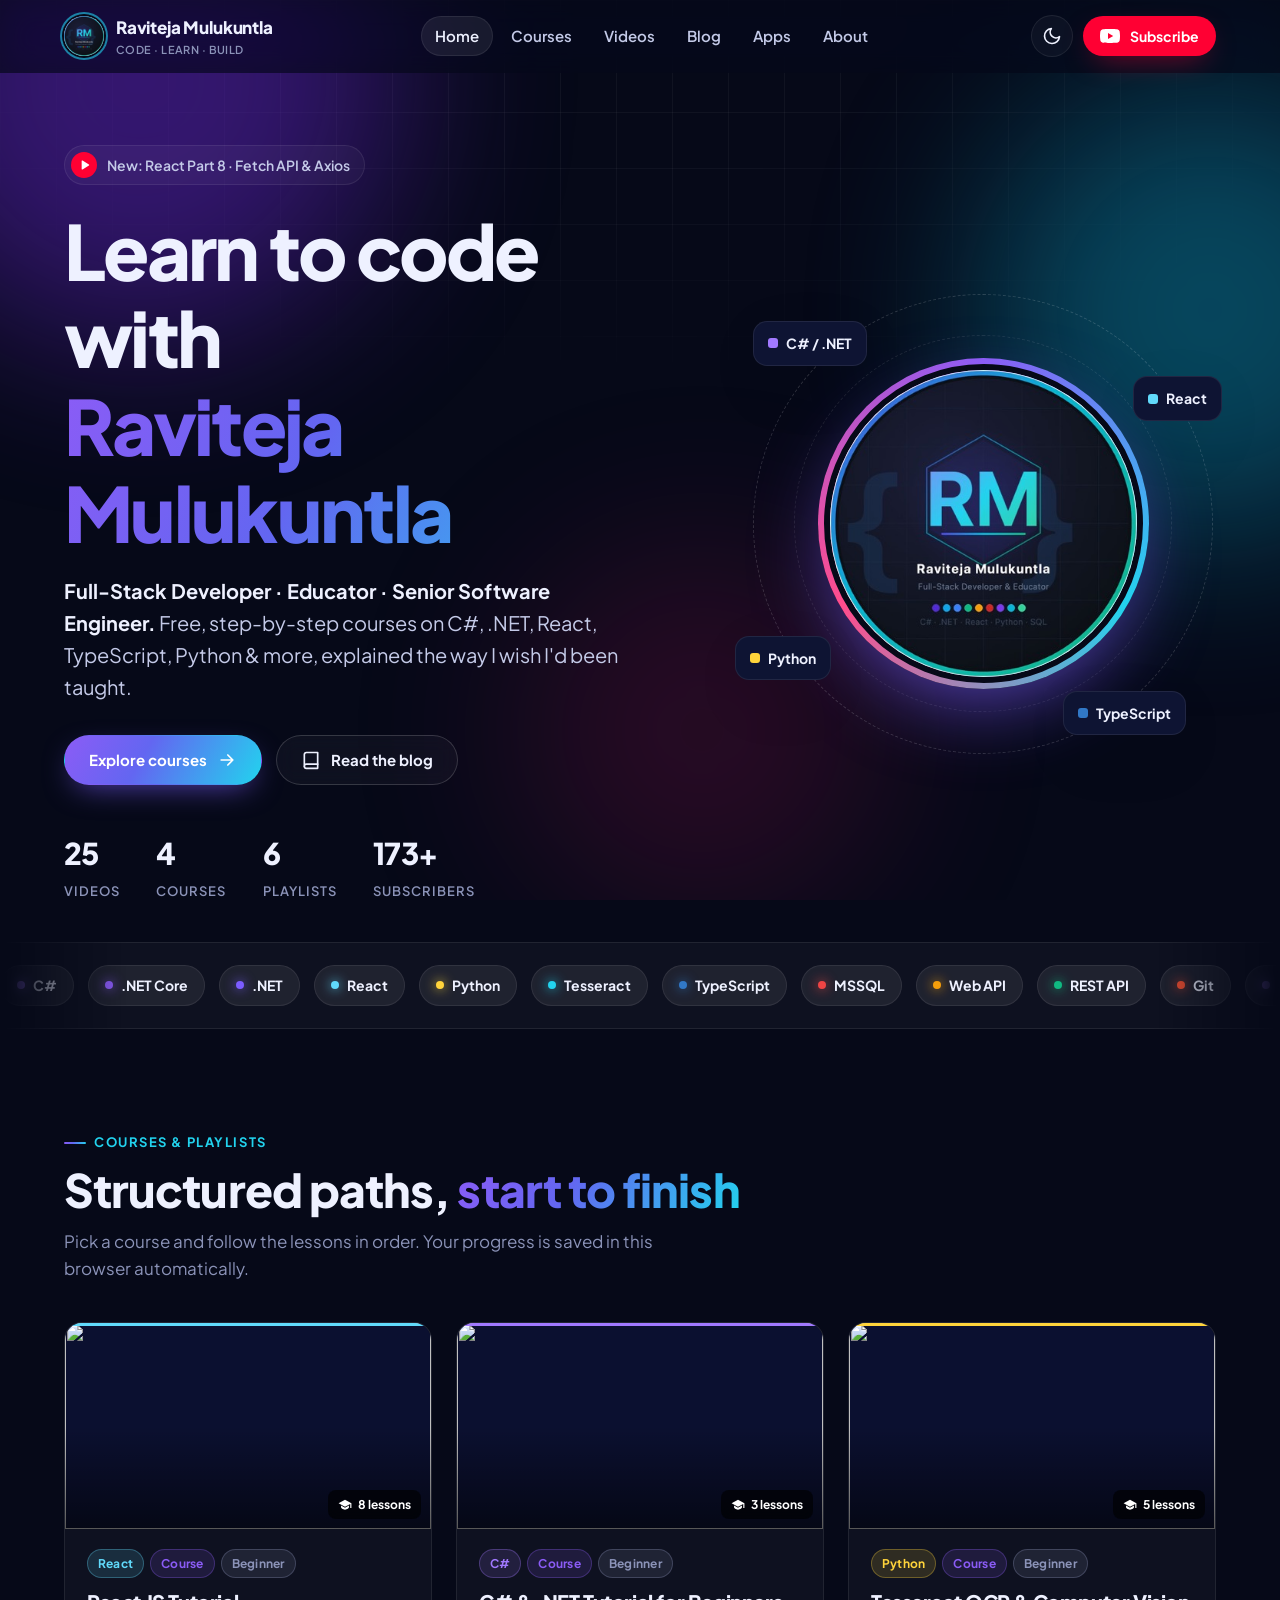
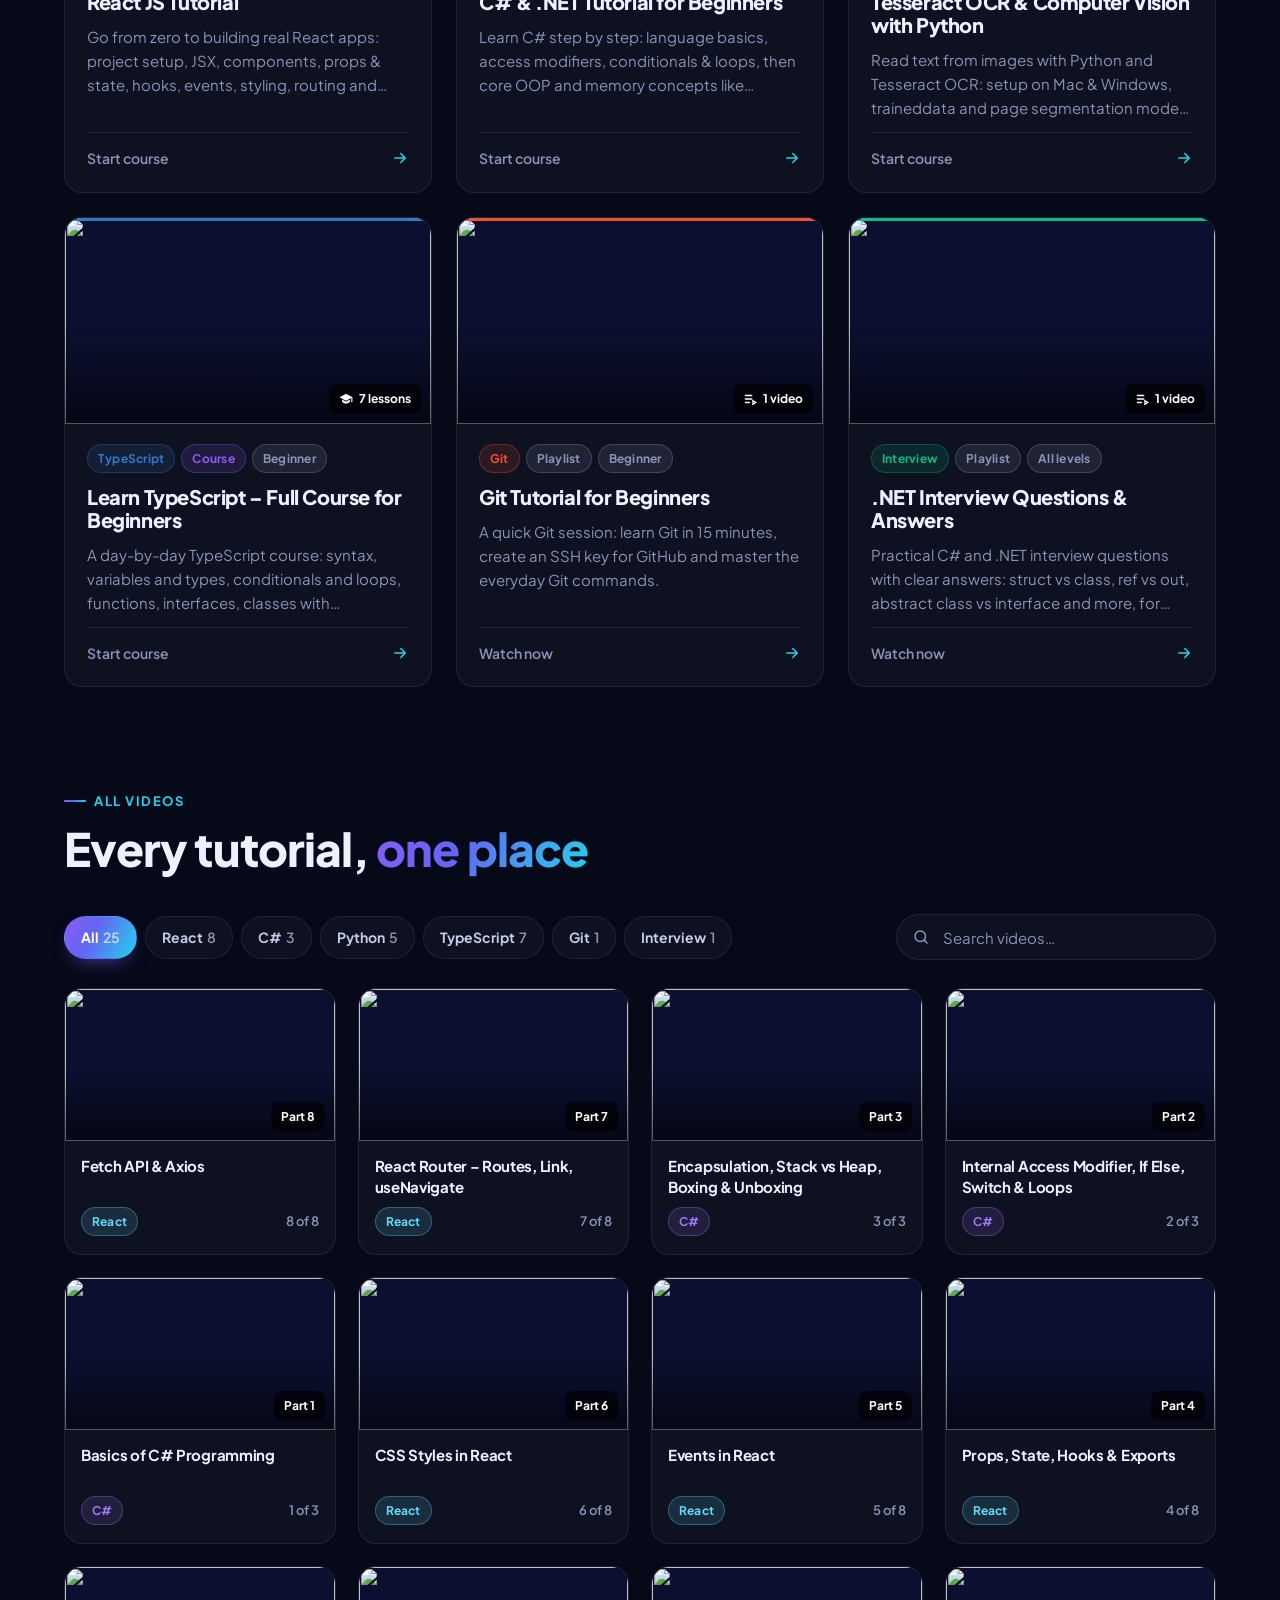
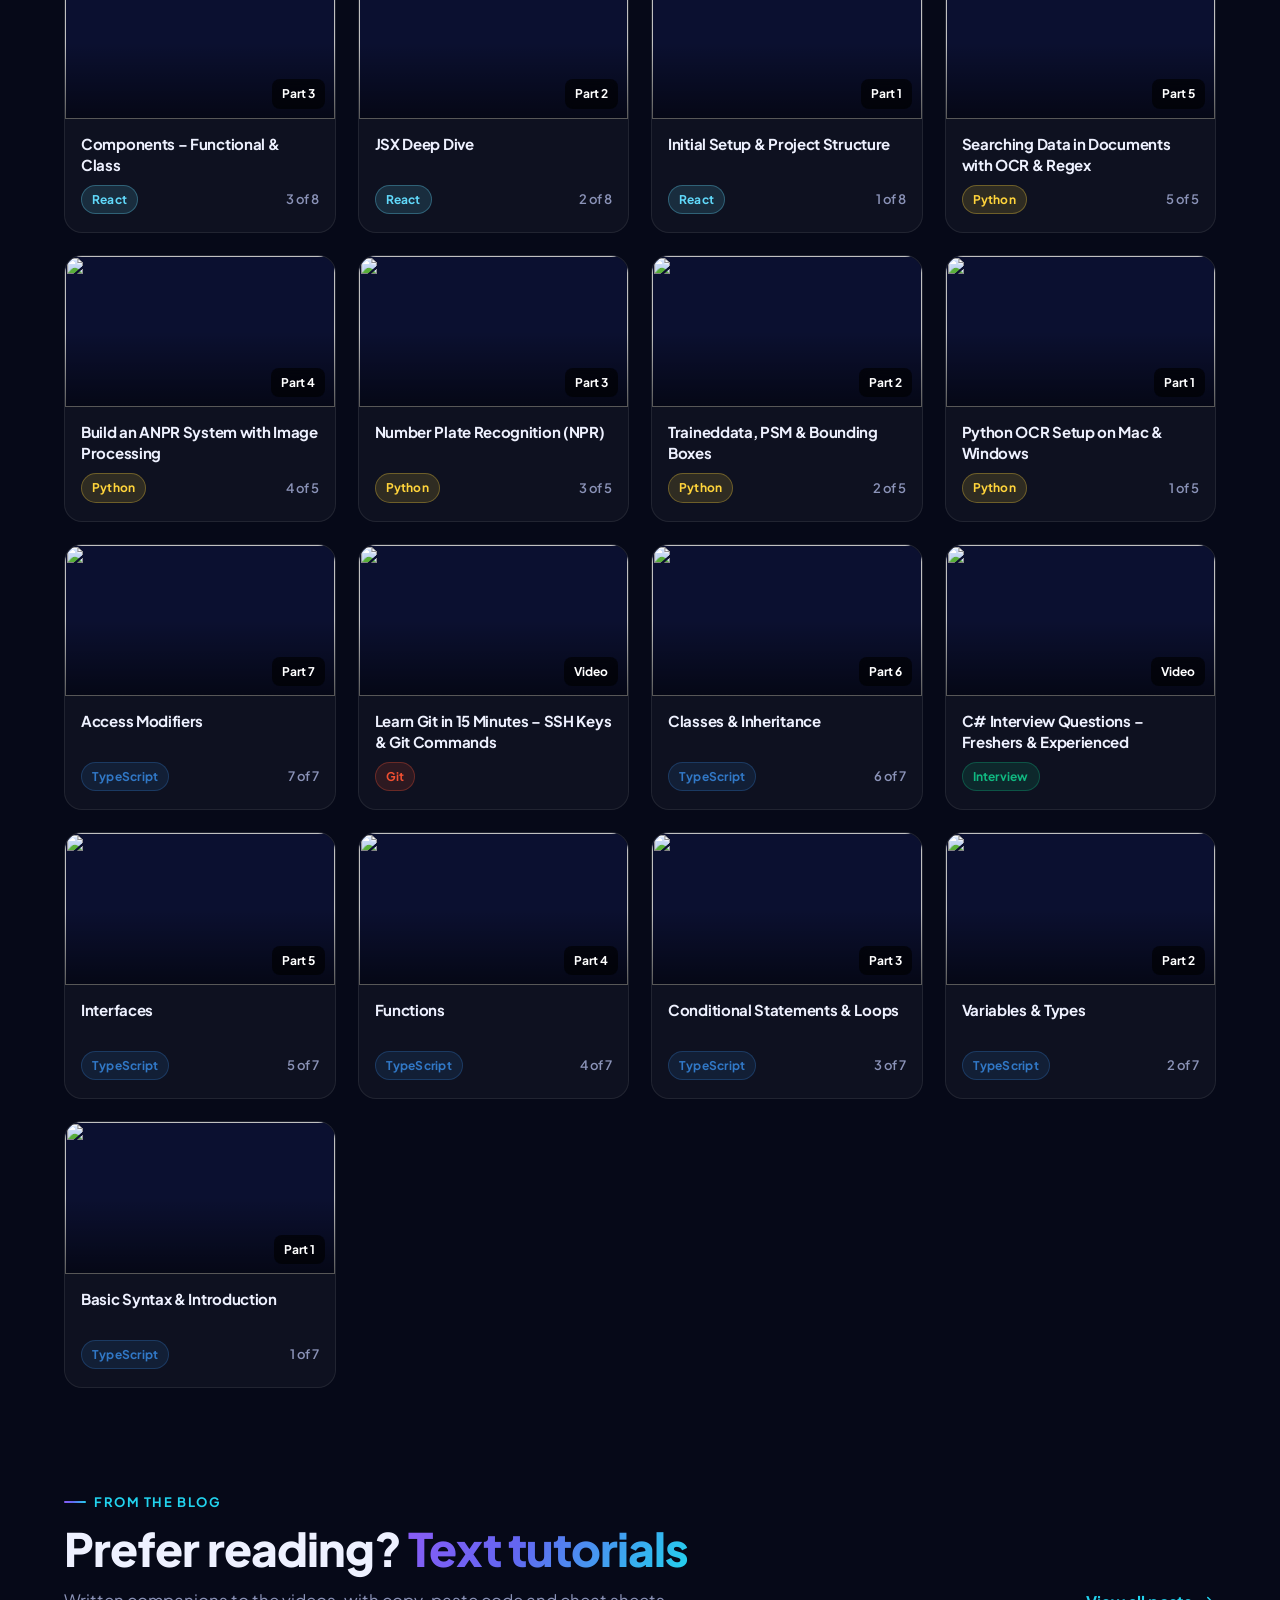
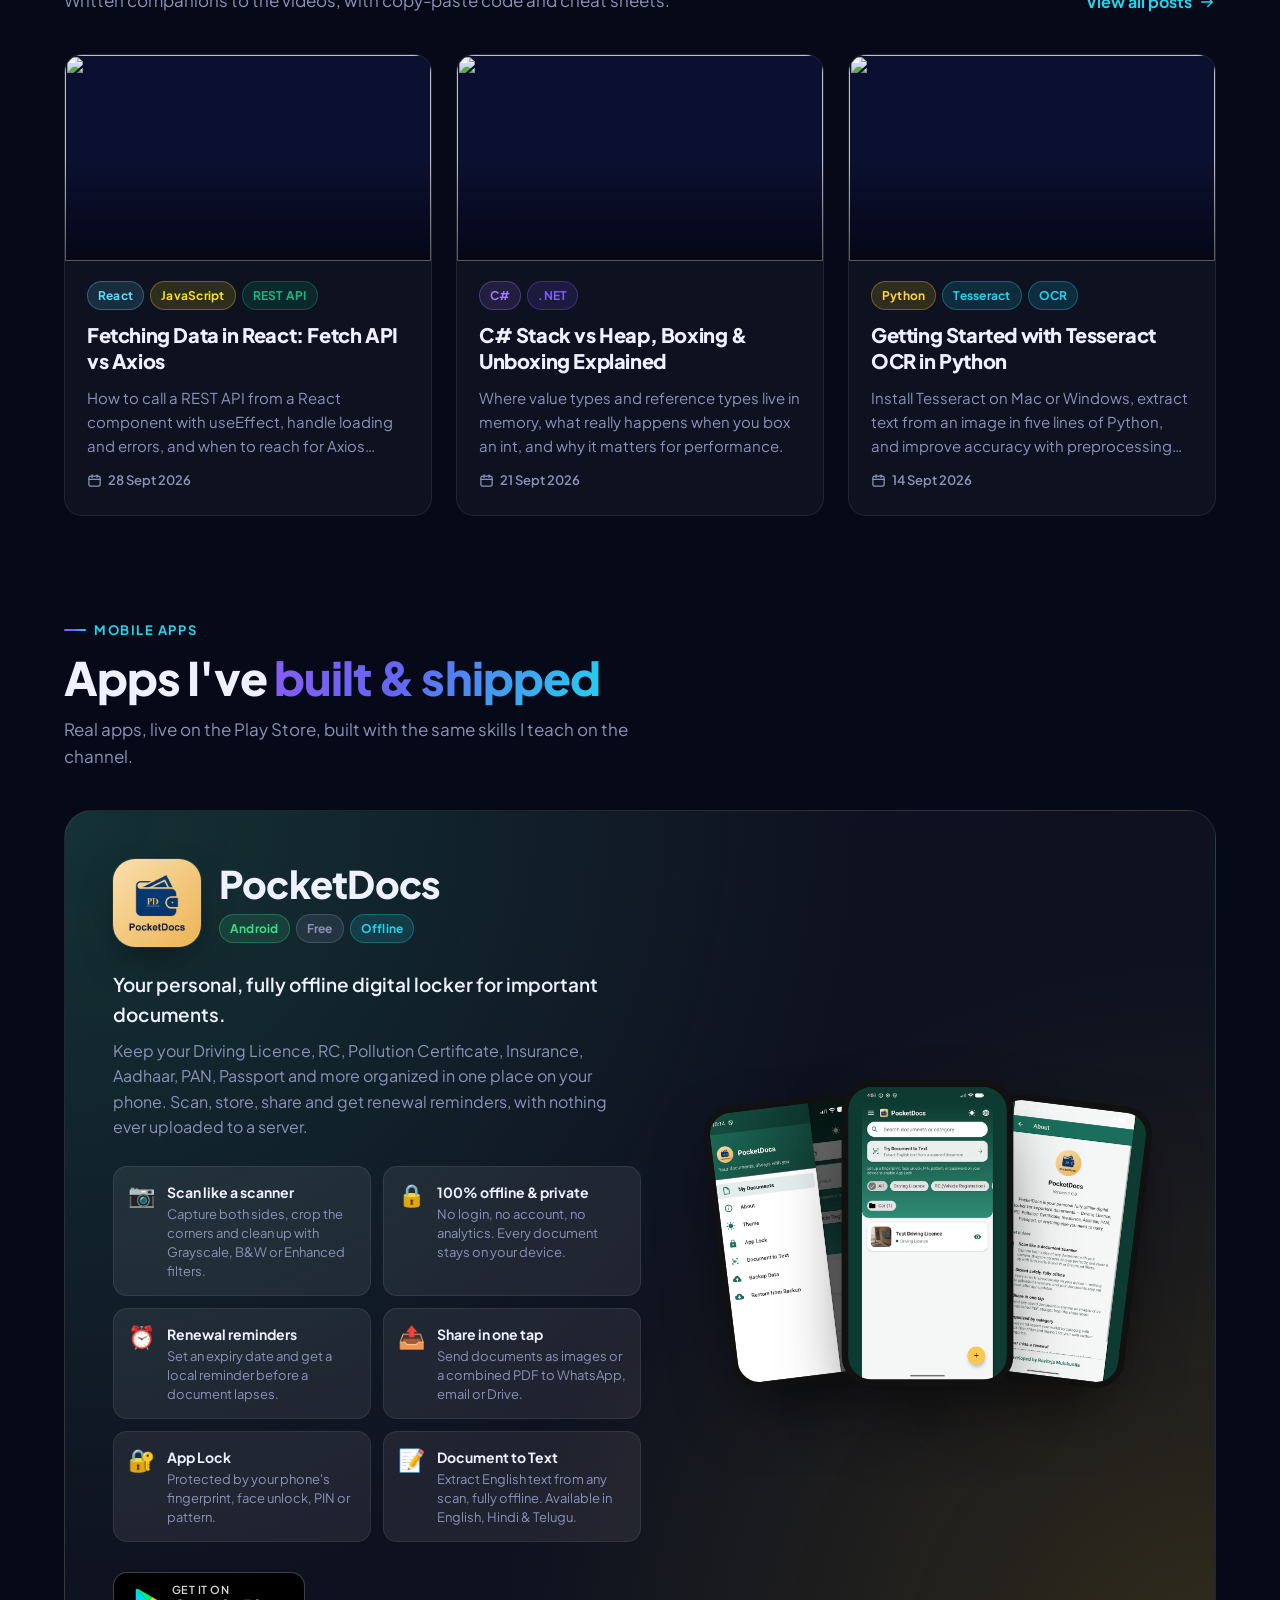
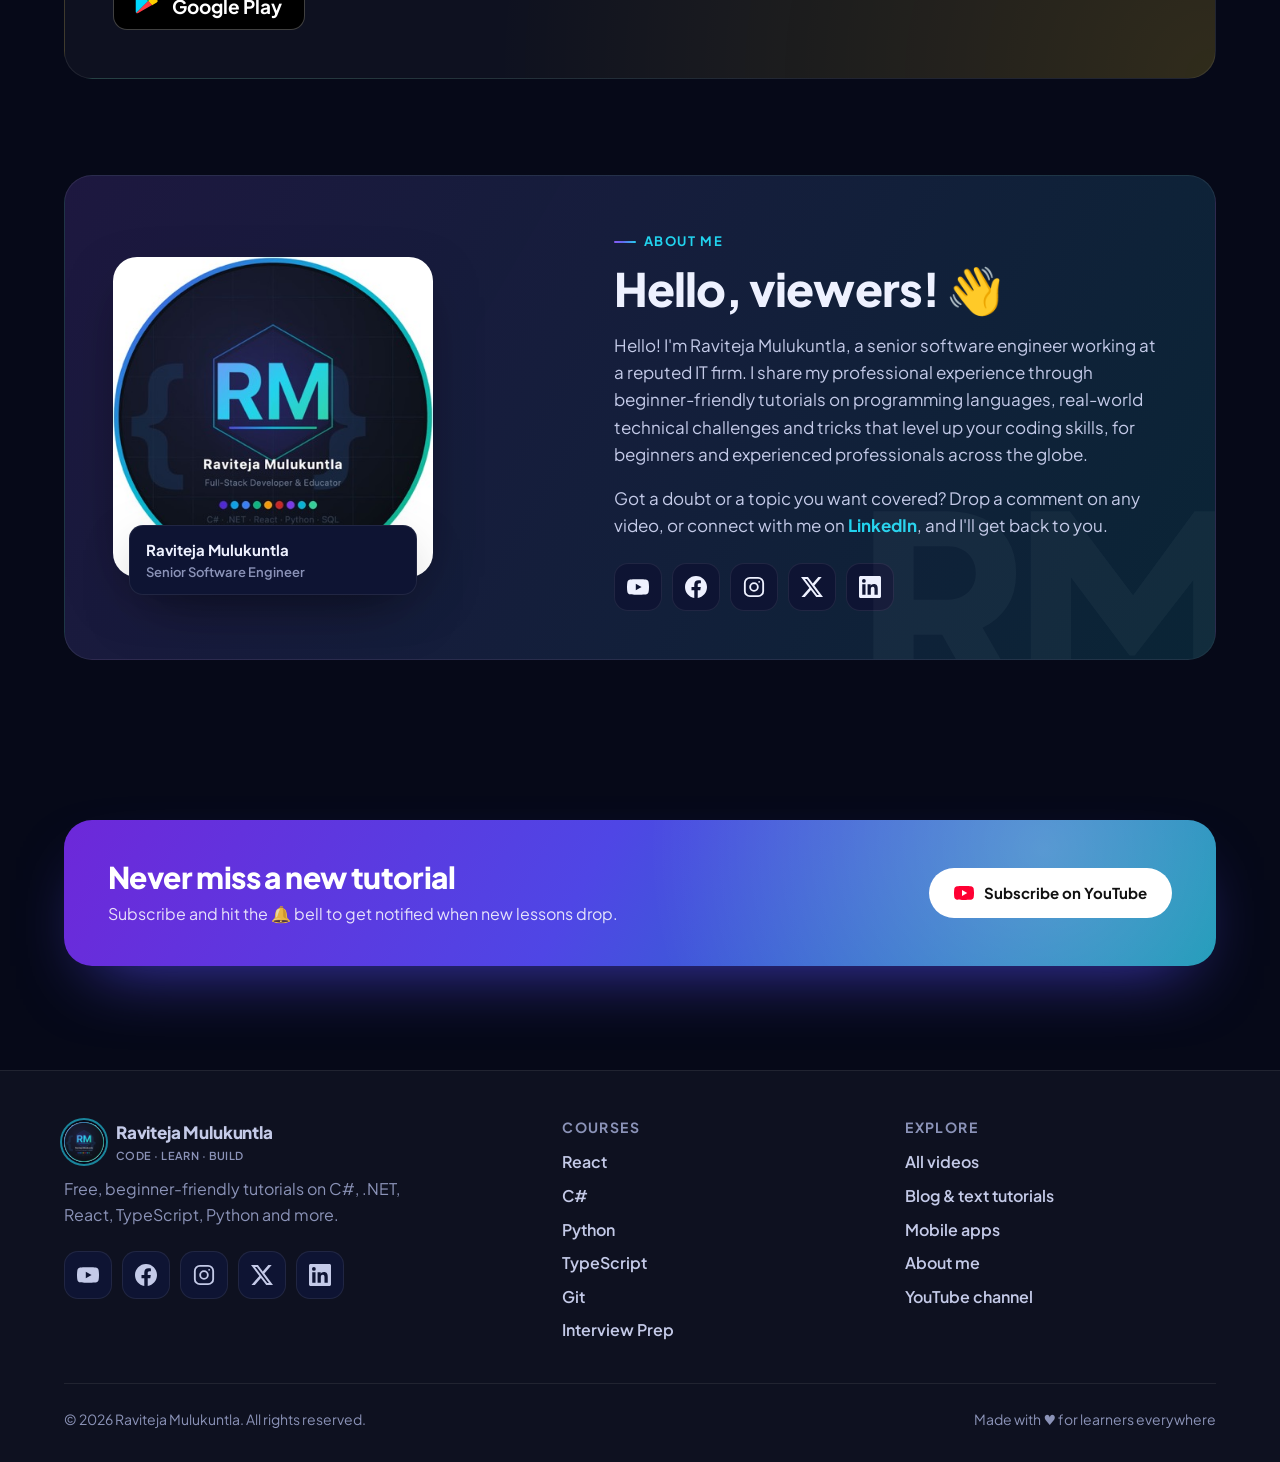
==== commit b77080de: "Added apps" ====
--- a/index.html
+++ b/index.html
@@ -116,6 +116,20 @@
       </div>
     </section>
 
+    <!-- Mobile apps -->
+    <section class="section" id="apps" style="padding-top:0">
+      <div class="container">
+        <div class="section-head">
+          <div>
+            <span class="eyebrow">Mobile apps</span>
+            <h2 class="h2">Apps I've <span class="grad-text">built &amp; shipped</span></h2>
+            <p class="lead">Real apps, live on the Play Store, built with the same skills I teach on the channel.</p>
+          </div>
+        </div>
+        <div id="app-list"></div>
+      </div>
+    </section>
+
     <!-- About -->
     <section class="section" id="about" style="padding-top:0">
       <div class="container">
@@ -155,5 +169,6 @@
 
   <script src="assets/js/common.js"></script>
   <script src="assets/js/home.js"></script>
+  <script src="assets/js/apps.js"></script>
 </body>
 </html>
--- a/assets/css/style.css
+++ b/assets/css/style.css
@@ -400,6 +400,57 @@
   .section { padding: 60px 0; }
 }
 
+/* ---------- Mobile apps ---------- */
+.app-showcase {
+  display: grid; grid-template-columns: 1.05fr 0.95fr; gap: 48px; align-items: center;
+  padding: 48px; border-radius: 28px; border: 1px solid var(--border); position: relative; overflow: hidden;
+  background:
+    radial-gradient(circle at 0% 0%, color-mix(in srgb, var(--c) 35%, transparent), transparent 55%),
+    radial-gradient(circle at 100% 100%, rgba(255, 206, 0, 0.14), transparent 50%),
+    var(--surface);
+}
+.app-showcase + .app-showcase { margin-top: 28px; }
+.app-head { display: flex; align-items: center; gap: 18px; }
+.app-icon { width: 88px; height: 88px; border-radius: 22px; box-shadow: 0 16px 40px -14px rgba(0, 0, 0, 0.6), 0 0 0 1px var(--border); flex: none; }
+.app-head h3 { font-size: clamp(28px, 3.4vw, 38px); font-weight: 800; }
+.app-head .tags { margin-top: 8px; }
+.app-tagline { font-size: 19px; color: var(--text); font-weight: 600; margin: 22px 0 8px; }
+.app-desc { color: var(--muted); margin: 0; }
+.app-features { display: grid; grid-template-columns: 1fr 1fr; gap: 12px; margin: 26px 0 30px; }
+.app-feature { display: flex; gap: 12px; padding: 14px; border-radius: 14px; background: var(--surface-2); border: 1px solid var(--border); }
+.app-feature .fi { font-size: 22px; line-height: 1; flex: none; }
+.app-feature b { display: block; font-size: 14px; }
+.app-feature span { font-size: 13px; color: var(--muted); line-height: 1.45; display: block; margin-top: 2px; }
+.btn-play { height: 58px; padding: 0 22px 0 18px; border-radius: 14px; background: #000; color: #fff; border: 1px solid rgba(255, 255, 255, 0.25); gap: 12px; }
+.btn-play svg { width: 28px; height: 28px; }
+.btn-play .lbl { display: flex; flex-direction: column; line-height: 1.1; text-align: left; }
+.btn-play .lbl small { font-size: 11px; font-weight: 600; letter-spacing: 0.04em; opacity: 0.85; }
+.btn-play .lbl b { font-size: 19px; font-weight: 700; }
+.btn-play:hover { box-shadow: 0 14px 34px -12px rgba(0, 0, 0, 0.8); }
+.phones { position: relative; display: flex; justify-content: center; align-items: center; min-height: 520px; }
+.phone {
+  width: 46%; max-width: 270px; aspect-ratio: 9 / 16; border-radius: 28px; overflow: hidden;
+  border: 6px solid #111; background: #111; box-shadow: 0 30px 70px -20px rgba(0, 0, 0, 0.75);
+  transition: transform 0.4s ease;
+}
+.phone img { width: 100%; height: 100%; object-fit: cover; }
+.phone.p1 { transform: rotate(-7deg) translateX(18%); z-index: 1; }
+.phone.p2 { transform: translateY(-4%) scale(1.08); z-index: 3; }
+.phone.p3 { transform: rotate(7deg) translateX(-18%); z-index: 2; }
+.app-showcase:hover .phone.p1 { transform: rotate(-10deg) translateX(8%); }
+.app-showcase:hover .phone.p3 { transform: rotate(10deg) translateX(-8%); }
+@media (max-width: 1000px) {
+  .app-showcase { grid-template-columns: 1fr; padding: 32px 24px; gap: 24px; }
+  .phones { min-height: 0; padding: 10px 0 20px; order: -1; }
+  .phone { max-width: 180px; }
+}
+@media (max-width: 600px) {
+  .app-features { grid-template-columns: 1fr; }
+  .app-icon { width: 68px; height: 68px; border-radius: 18px; }
+  .btn-play { width: 100%; }
+  .phone { border-width: 4px; border-radius: 20px; }
+}
+
 /* ---------- About ---------- */
 .about {
   display: grid; grid-template-columns: 0.9fr 1.1fr; gap: 48px; align-items: center;
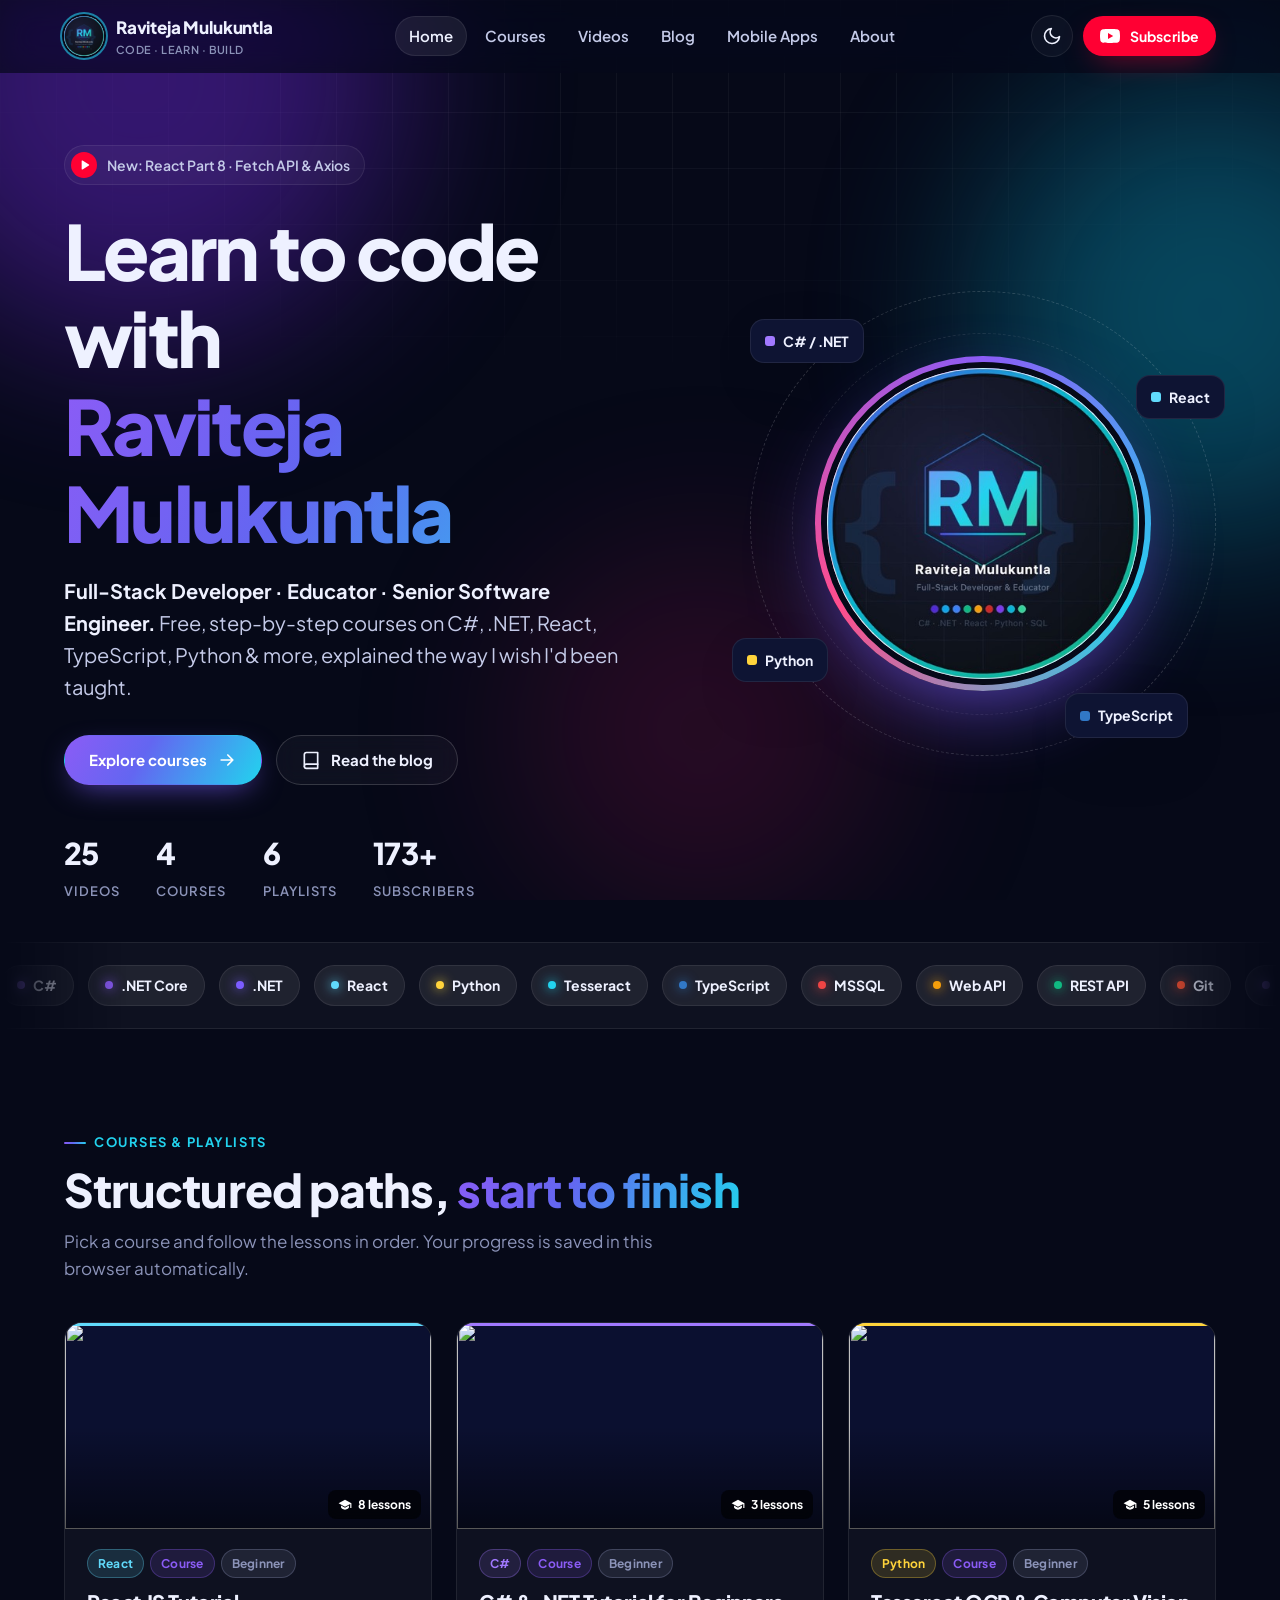
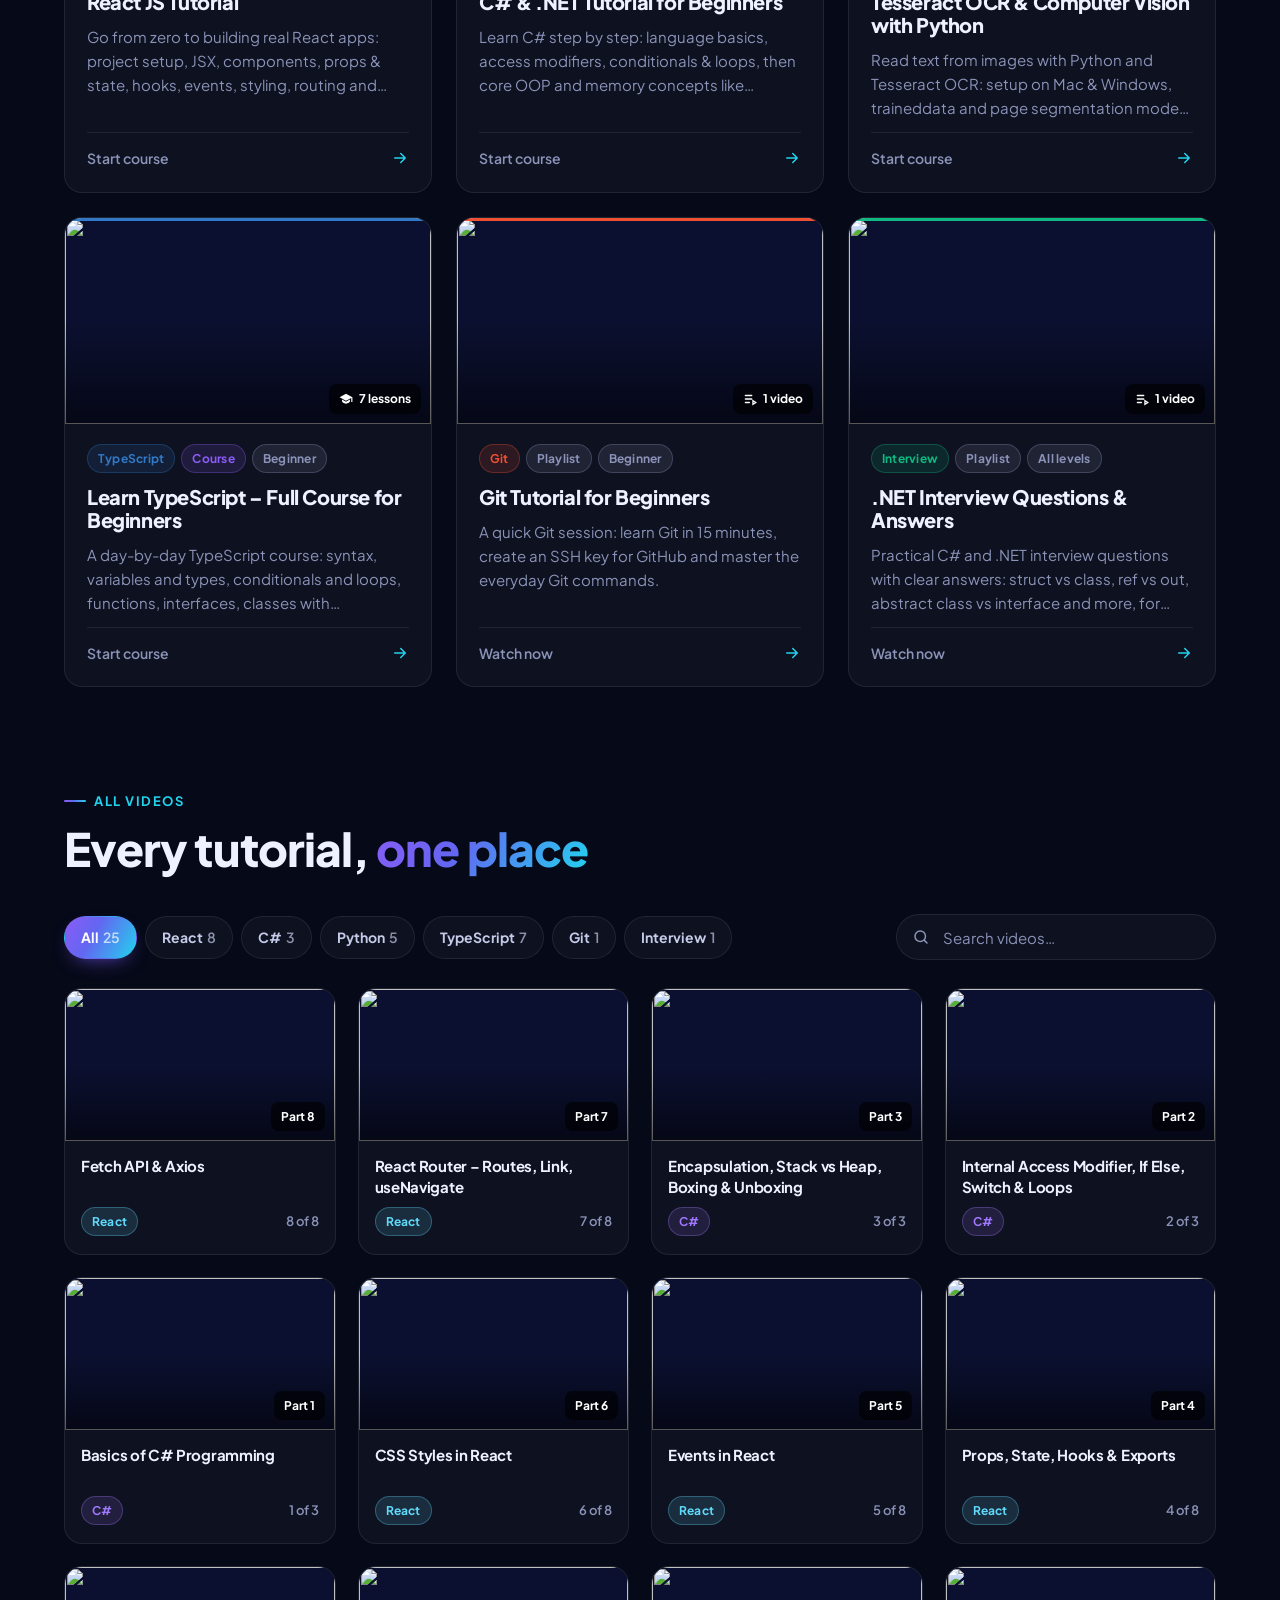
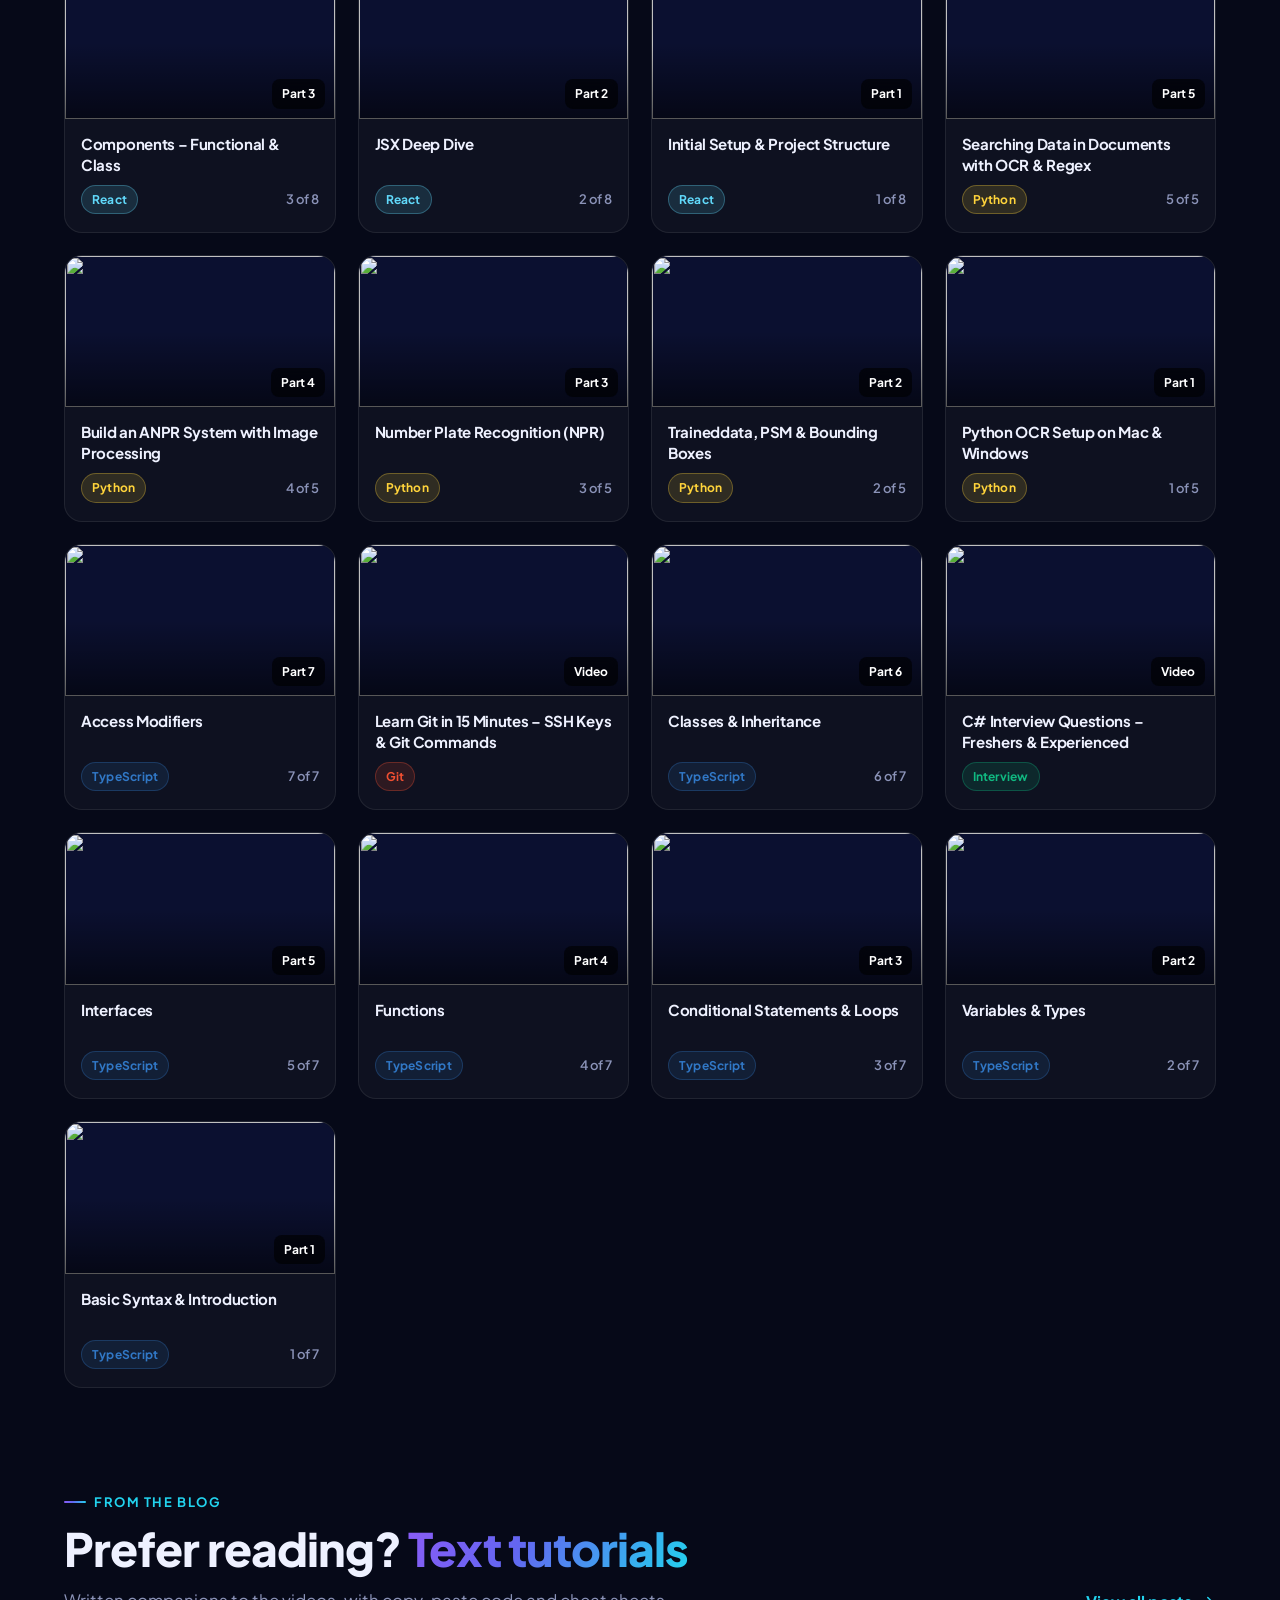
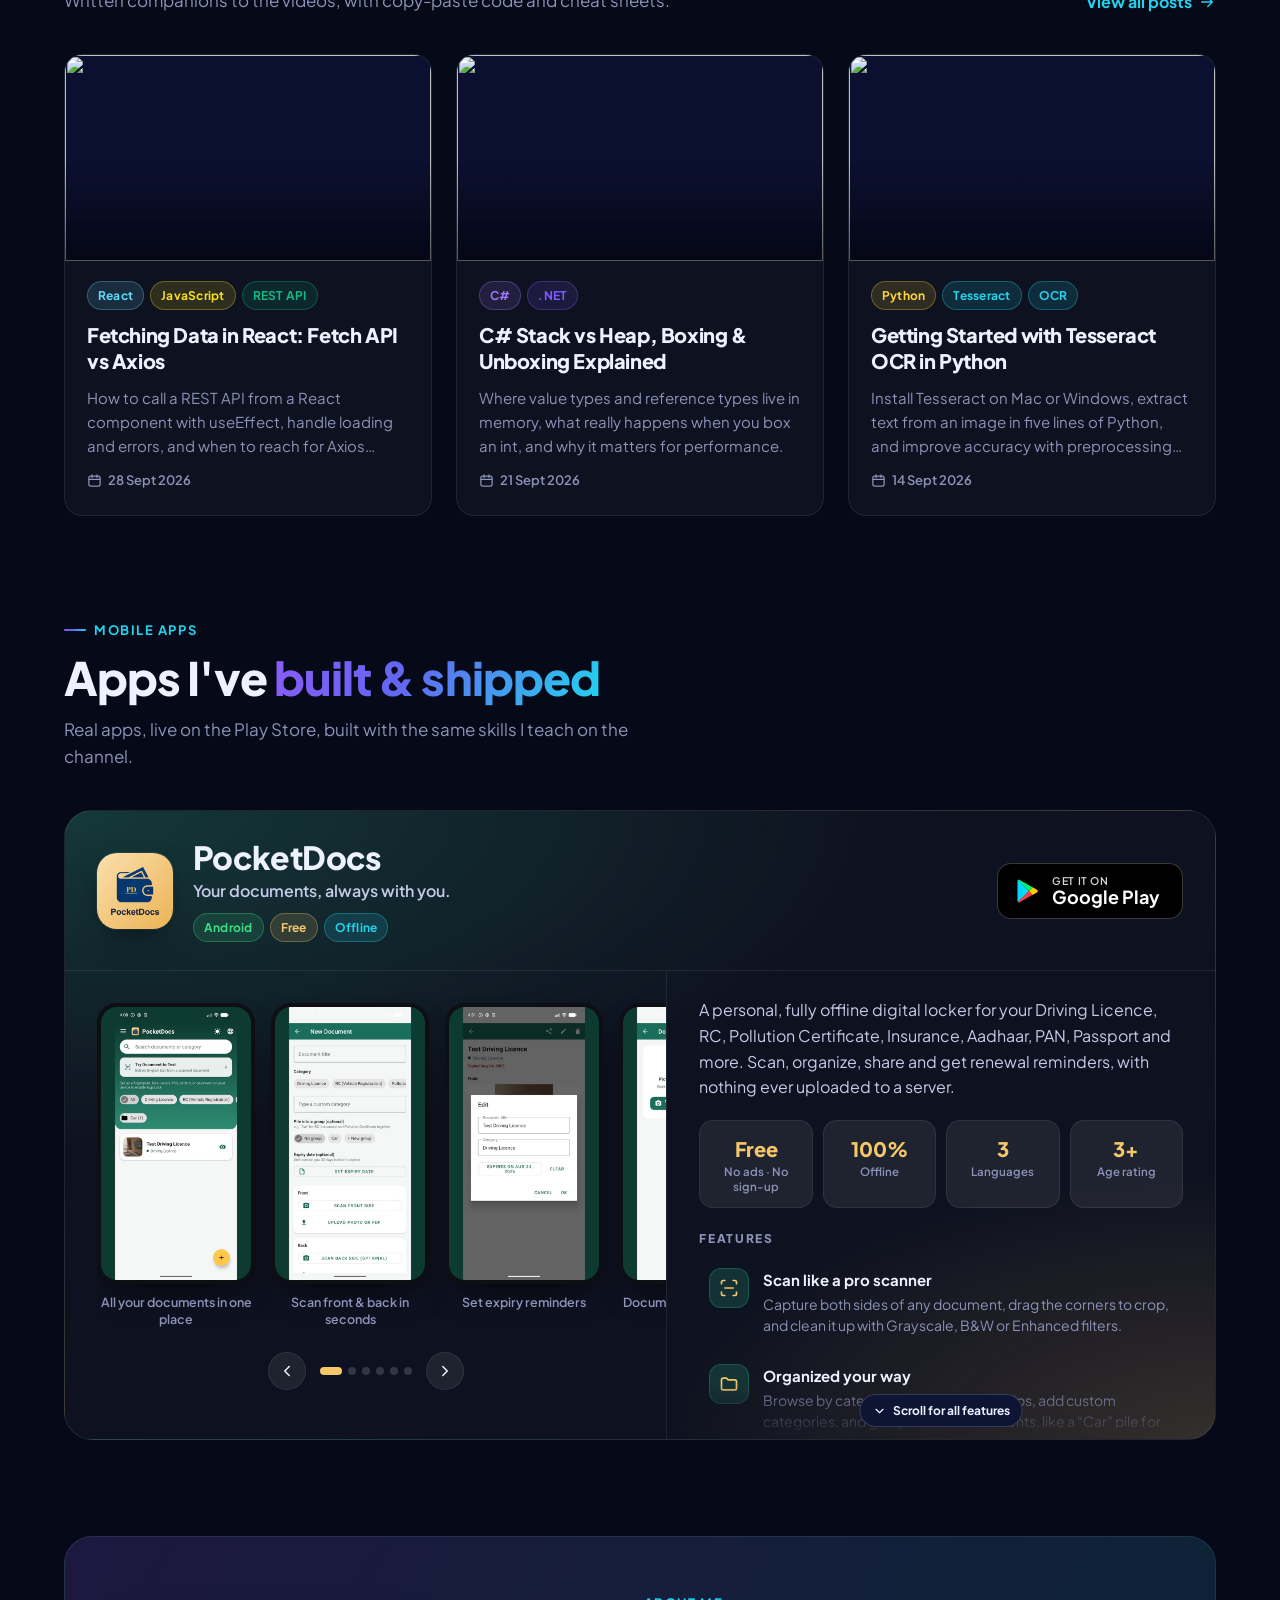
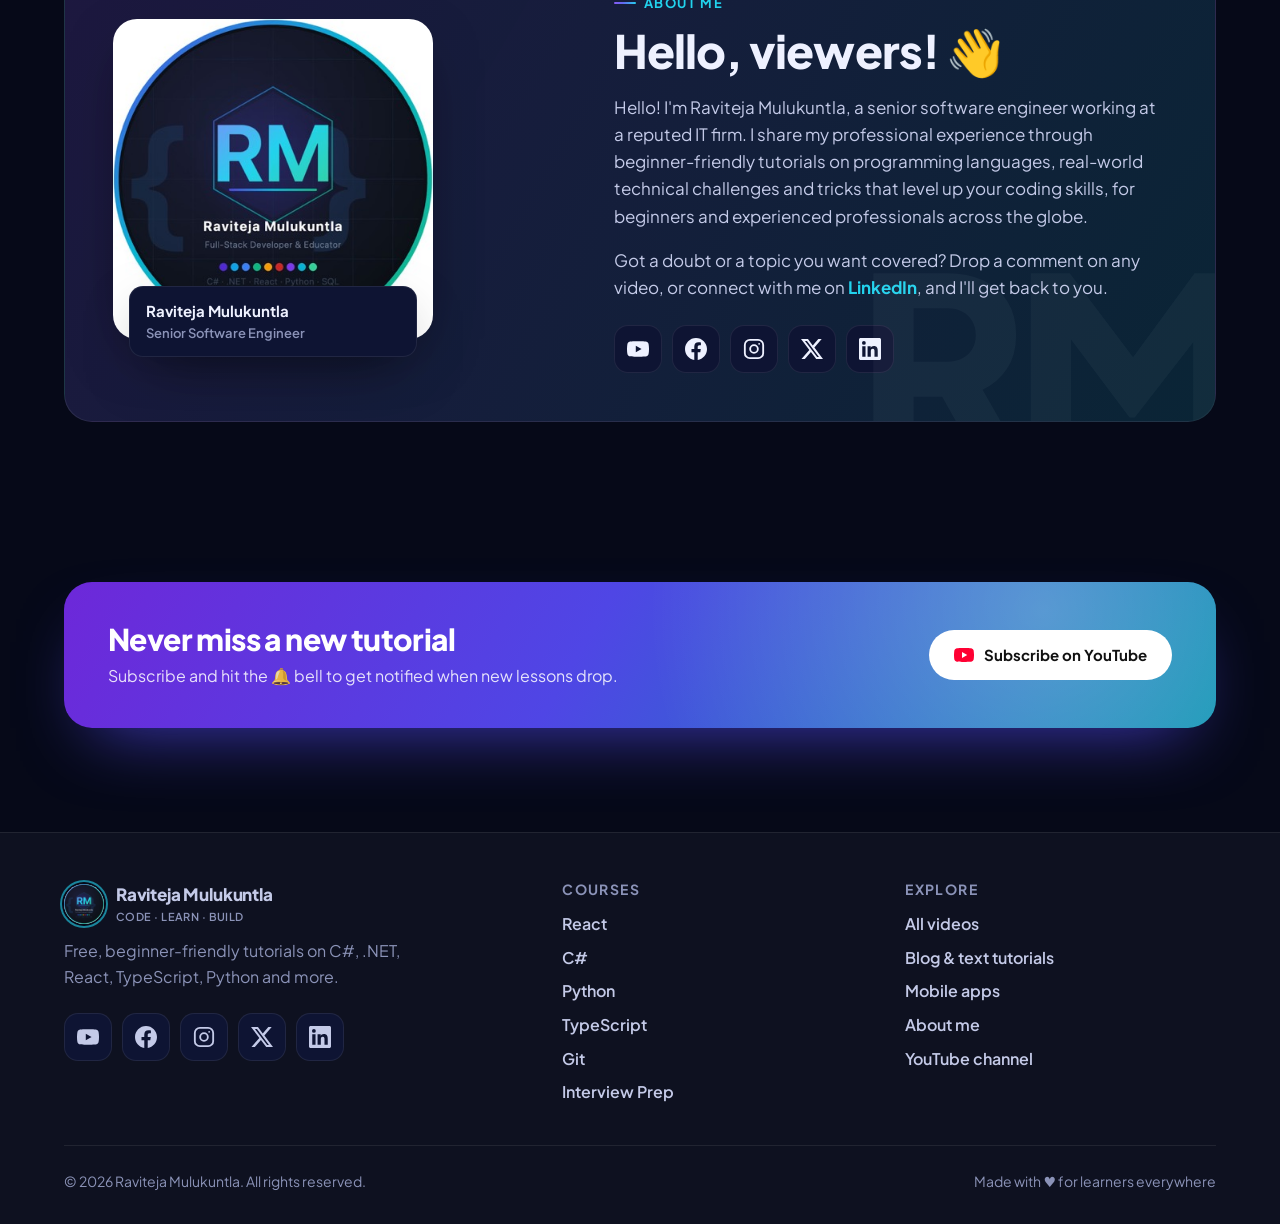
==== commit 1c6b7457: "Added carousel" ====
--- a/index.html
+++ b/index.html
@@ -10,11 +10,14 @@
   <meta property="og:description" content="Free programming courses and tutorials: C#, .NET, React, TypeScript, Python, Tesseract OCR and Git.">
   <meta property="og:image" content="assets/img/avatar.jpg">
   <meta property="og:type" content="website">
-  <link rel="icon" type="image/png" href="assets/img/favicon.png">
+  <link rel="icon" href="favicon.ico" sizes="48x48">
+  <link rel="icon" type="image/png" sizes="192x192" href="assets/img/icon-192.png">
+  <link rel="apple-touch-icon" href="assets/img/apple-touch-icon.png">
+  <link rel="manifest" href="site.webmanifest">
   <link rel="preconnect" href="https://fonts.googleapis.com">
   <link rel="preconnect" href="https://fonts.gstatic.com" crossorigin>
   <link href="https://fonts.googleapis.com/css2?family=JetBrains+Mono:wght@400;600&family=Plus+Jakarta+Sans:wght@400;500;600;700;800&display=swap" rel="stylesheet">
-  <link rel="stylesheet" href="assets/css/style.css">
+  <link rel="stylesheet" href="assets/css/style.css?v=9">
   <script>try{var t=localStorage.getItem("rm-theme");if(t)document.documentElement.dataset.theme=t}catch(e){}</script>
 </head>
 <body data-page="home">
@@ -167,8 +170,8 @@
 
   <footer id="site-footer"></footer>
 
-  <script src="assets/js/common.js"></script>
-  <script src="assets/js/home.js"></script>
-  <script src="assets/js/apps.js"></script>
+  <script src="assets/js/common.js?v=9"></script>
+  <script src="assets/js/home.js?v=9"></script>
+  <script src="assets/js/apps.js?v=9"></script>
 </body>
 </html>
--- a/assets/css/style.css
+++ b/assets/css/style.css
@@ -26,8 +26,8 @@
   --code-bg: #0b1024;
   --radius: 18px;
   --radius-sm: 12px;
-  --maxw: 1200px;
-  --gutter: 24px;
+  --maxw: 100%;
+  --gutter: max(16px, 5vw); /* 5% side margins on every page, never less than 16px on phones */
   --font: "Plus Jakarta Sans", system-ui, -apple-system, "Segoe UI", Roboto, sans-serif;
   --mono: "JetBrains Mono", ui-monospace, SFMono-Regular, Menlo, Consolas, monospace;
   color-scheme: dark;
@@ -219,7 +219,7 @@
 .stat b { display: block; font-size: 30px; font-weight: 800; letter-spacing: -0.02em; }
 .stat span { font-size: 13px; color: var(--muted); font-weight: 600; text-transform: uppercase; letter-spacing: 0.08em; }
 
-.hero-visual { position: relative; display: grid; place-items: center; aspect-ratio: 1; max-width: 460px; width: 100%; margin: 0 auto; }
+.hero-visual { position: relative; display: grid; place-items: center; aspect-ratio: 1; max-width: 520px; width: 100%; margin: 0 auto; }
 .avatar-ring {
   position: relative; width: 72%; aspect-ratio: 1; border-radius: 50%;
   padding: 6px; background: conic-gradient(from 0deg, #8b5cf6, #22d3ee, #ff4d8d, #8b5cf6);
@@ -378,6 +378,9 @@
 .post-card.featured h3 { font-size: clamp(24px, 3vw, 34px); }
 .post-card.featured p { -webkit-line-clamp: 4; font-size: 16px; }
 
+@media (min-width: 1500px) {
+  .video-grid { grid-template-columns: repeat(5, 1fr); }
+}
 @media (max-width: 1080px) {
   .video-grid { grid-template-columns: repeat(3, 1fr); }
 }
@@ -390,7 +393,6 @@
   .section { padding: 72px 0; }
 }
 @media (max-width: 600px) {
-  :root { --gutter: 16px; }
   .course-grid, .post-grid { grid-template-columns: 1fr; gap: 18px; }
   .video-grid { grid-template-columns: 1fr; gap: 16px; }
   .search { flex: 1 1 100%; }
@@ -401,54 +403,126 @@
 }
 
 /* ---------- Mobile apps ---------- */
-.app-showcase {
-  display: grid; grid-template-columns: 1.05fr 0.95fr; gap: 48px; align-items: center;
-  padding: 48px; border-radius: 28px; border: 1px solid var(--border); position: relative; overflow: hidden;
+.app-card {
+  position: relative; overflow: hidden; border-radius: 28px; border: 1px solid var(--border);
   background:
-    radial-gradient(circle at 0% 0%, color-mix(in srgb, var(--c) 35%, transparent), transparent 55%),
-    radial-gradient(circle at 100% 100%, rgba(255, 206, 0, 0.14), transparent 50%),
+    radial-gradient(120% 90% at 0% 0%, color-mix(in srgb, var(--app) 38%, transparent), transparent 60%),
+    radial-gradient(80% 70% at 100% 100%, color-mix(in srgb, var(--app-2) 16%, transparent), transparent 60%),
     var(--surface);
 }
-.app-showcase + .app-showcase { margin-top: 28px; }
-.app-head { display: flex; align-items: center; gap: 18px; }
-.app-icon { width: 88px; height: 88px; border-radius: 22px; box-shadow: 0 16px 40px -14px rgba(0, 0, 0, 0.6), 0 0 0 1px var(--border); flex: none; }
-.app-head h3 { font-size: clamp(28px, 3.4vw, 38px); font-weight: 800; }
-.app-head .tags { margin-top: 8px; }
-.app-tagline { font-size: 19px; color: var(--text); font-weight: 600; margin: 22px 0 8px; }
-.app-desc { color: var(--muted); margin: 0; }
-.app-features { display: grid; grid-template-columns: 1fr 1fr; gap: 12px; margin: 26px 0 30px; }
-.app-feature { display: flex; gap: 12px; padding: 14px; border-radius: 14px; background: var(--surface-2); border: 1px solid var(--border); }
-.app-feature .fi { font-size: 22px; line-height: 1; flex: none; }
-.app-feature b { display: block; font-size: 14px; }
-.app-feature span { font-size: 13px; color: var(--muted); line-height: 1.45; display: block; margin-top: 2px; }
-.btn-play { height: 58px; padding: 0 22px 0 18px; border-radius: 14px; background: #000; color: #fff; border: 1px solid rgba(255, 255, 255, 0.25); gap: 12px; }
-.btn-play svg { width: 28px; height: 28px; }
+.app-card + .app-card { margin-top: 28px; }
+.app-top {
+  display: flex; align-items: center; gap: 20px; padding: 28px 32px;
+  border-bottom: 1px solid var(--border);
+}
+.app-icon { width: 76px; height: 76px; border-radius: 20px; flex: none; box-shadow: 0 14px 34px -12px rgba(0, 0, 0, 0.6), 0 0 0 1px var(--border); }
+.app-title { flex: 1; min-width: 0; }
+.app-title h3 { font-size: clamp(24px, 3vw, 32px); font-weight: 800; }
+.app-title p { margin: 2px 0 10px; color: var(--text-2); font-weight: 600; }
+.btn-play { height: 56px; padding: 0 22px 0 16px; border-radius: 14px; background: #000; color: #fff; border: 1px solid rgba(255, 255, 255, 0.22); gap: 12px; flex: none; }
+.btn-play svg { width: 26px; height: 26px; }
 .btn-play .lbl { display: flex; flex-direction: column; line-height: 1.1; text-align: left; }
-.btn-play .lbl small { font-size: 11px; font-weight: 600; letter-spacing: 0.04em; opacity: 0.85; }
-.btn-play .lbl b { font-size: 19px; font-weight: 700; }
+.btn-play .lbl small { font-size: 10.5px; font-weight: 600; letter-spacing: 0.06em; opacity: 0.85; }
+.btn-play .lbl b { font-size: 18px; font-weight: 700; }
 .btn-play:hover { box-shadow: 0 14px 34px -12px rgba(0, 0, 0, 0.8); }
-.phones { position: relative; display: flex; justify-content: center; align-items: center; min-height: 520px; }
-.phone {
-  width: 46%; max-width: 270px; aspect-ratio: 9 / 16; border-radius: 28px; overflow: hidden;
-  border: 6px solid #111; background: #111; box-shadow: 0 30px 70px -20px rgba(0, 0, 0, 0.75);
-  transition: transform 0.4s ease;
-}
-.phone img { width: 100%; height: 100%; object-fit: cover; }
-.phone.p1 { transform: rotate(-7deg) translateX(18%); z-index: 1; }
-.phone.p2 { transform: translateY(-4%) scale(1.08); z-index: 3; }
-.phone.p3 { transform: rotate(7deg) translateX(-18%); z-index: 2; }
-.app-showcase:hover .phone.p1 { transform: rotate(-10deg) translateX(8%); }
-.app-showcase:hover .phone.p3 { transform: rotate(10deg) translateX(-8%); }
+
+.app-body { display: grid; grid-template-columns: minmax(0, 1.1fr) minmax(0, 1fr); }
+.carousel { padding: 26px 0 22px 32px; min-width: 0; border-right: 1px solid var(--border); }
+.car-viewport { overflow: hidden; margin-right: 0; }
+.car-track {
+  display: flex; gap: 16px; overflow-x: auto; scroll-snap-type: x mandatory; scroll-behavior: smooth;
+  padding: 6px 32px 10px 2px; scrollbar-width: none; overscroll-behavior-x: contain;
+}
+.car-track::-webkit-scrollbar { display: none; }
+.car-track:focus-visible { outline-offset: -2px; }
+.car-slide { flex: 0 0 158px; margin: 0; scroll-snap-align: start; }
+.car-phone {
+  display: block; width: 100%; aspect-ratio: 9 / 16; padding: 0; overflow: hidden; cursor: zoom-in;
+  border-radius: 20px; border: 4px solid #0d0f14; background: #0d0f14;
+  box-shadow: 0 16px 34px -16px rgba(0, 0, 0, 0.8); transition: transform 0.3s ease, box-shadow 0.3s ease;
+}
+.car-phone:hover { transform: translateY(-4px); box-shadow: 0 22px 40px -16px color-mix(in srgb, var(--app) 80%, #000); }
+.car-phone img { width: 100%; height: 100%; object-fit: cover; }
+.car-slide figcaption { margin-top: 10px; font-size: 12.5px; font-weight: 600; color: var(--muted); line-height: 1.35; text-align: center; }
+.car-controls { display: flex; align-items: center; justify-content: center; gap: 14px; margin-top: 14px; padding-right: 32px; }
+.car-btn {
+  width: 38px; height: 38px; border-radius: 50%; display: grid; place-items: center;
+  background: var(--surface-2); border: 1px solid var(--border); transition: all 0.2s;
+}
+.car-btn svg { width: 18px; height: 18px; }
+.car-btn:hover { background: var(--app); border-color: var(--app); color: #fff; }
+.car-dots { display: flex; gap: 6px; }
+.car-dot { width: 8px; height: 8px; padding: 0; border-radius: 99px; border: 0; background: var(--border-strong); transition: all 0.3s; }
+.car-dot.active { width: 22px; background: var(--app-2); }
+
+.app-scroll {
+  max-height: 468px; overflow-y: auto; padding: 26px 32px 32px; min-width: 0;
+  scrollbar-width: thin; scrollbar-color: var(--border-strong) transparent;
+  mask-image: linear-gradient(180deg, #000 88%, transparent); -webkit-mask-image: linear-gradient(180deg, #000 88%, transparent);
+}
+.app-scroll::-webkit-scrollbar { width: 6px; }
+.app-scroll::-webkit-scrollbar-thumb { background: var(--border-strong); border-radius: 6px; }
+.app-info { position: relative; min-width: 0; }
+.app-info.at-end .app-scroll { mask-image: none; -webkit-mask-image: none; }
+.scroll-hint {
+  position: absolute; left: 50%; bottom: 12px; transform: translateX(-50%);
+  display: inline-flex; align-items: center; gap: 6px; padding: 6px 12px; border-radius: 99px;
+  font-size: 12px; font-weight: 700; color: var(--text); white-space: nowrap; pointer-events: none;
+  background: var(--surface-solid); border: 1px solid var(--border-strong); box-shadow: var(--shadow);
+  transition: opacity 0.3s;
+}
+.scroll-hint svg { width: 14px; height: 14px; transform: rotate(90deg); animation: nudge 1.6s ease-in-out infinite; }
+@keyframes nudge { 50% { transform: rotate(90deg) translateX(3px); } }
+.app-info.at-end .scroll-hint { opacity: 0; }
+.app-summary { margin: 0; color: var(--text-2); font-size: 16px; }
+.app-facts { display: grid; grid-template-columns: repeat(4, 1fr); gap: 10px; margin: 20px 0 24px; }
+.app-facts div { padding: 12px 8px; text-align: center; border-radius: 14px; background: var(--surface-2); border: 1px solid var(--border); }
+.app-facts b { display: block; font-size: 20px; font-weight: 800; color: var(--app-2); }
+.app-facts span { font-size: 11.5px; color: var(--muted); font-weight: 600; line-height: 1.3; display: block; }
+.app-sub { font-size: 12px; font-weight: 800; letter-spacing: 0.14em; text-transform: uppercase; color: var(--muted); margin: 0 0 10px; }
+.app-feats { list-style: none; margin: 0; padding: 0; display: grid; gap: 4px; }
+.app-feats li { display: flex; gap: 14px; padding: 12px 10px; border-radius: 14px; transition: background 0.2s; }
+.app-feats li:hover { background: var(--surface-2); }
+.fi {
+  width: 40px; height: 40px; border-radius: 12px; flex: none; display: grid; place-items: center;
+  color: var(--app-2); background: color-mix(in srgb, var(--app) 32%, transparent);
+  border: 1px solid color-mix(in srgb, var(--app) 55%, transparent);
+}
+.fi svg { width: 20px; height: 20px; }
+.app-feats b { display: block; font-size: 15px; font-weight: 700; }
+.app-feats li > div > span { display: block; font-size: 14px; color: var(--muted); line-height: 1.5; margin-top: 2px; }
+.app-privacy {
+  display: flex; gap: 14px; margin-top: 18px; padding: 18px; border-radius: 16px;
+  background: color-mix(in srgb, var(--app) 20%, transparent); border: 1px solid color-mix(in srgb, var(--app) 45%, transparent);
+}
+.app-privacy b { font-size: 16px; }
+.app-privacy p { margin: 4px 0 10px; font-size: 14px; color: var(--text-2); }
+.app-privacy ul { list-style: none; margin: 0; padding: 0; display: grid; grid-template-columns: 1fr 1fr; gap: 6px 14px; }
+.app-privacy li { display: flex; align-items: center; gap: 6px; font-size: 13px; font-weight: 600; }
+.app-privacy li svg { width: 15px; height: 15px; color: #3ddc84; flex: none; }
+:root[data-theme="light"] .app-facts b, :root[data-theme="light"] .fi, :root[data-theme="light"] .car-dot.active { color: var(--app); }
+:root[data-theme="light"] .car-dot.active { background: var(--app); }
+
+.lightbox figure { margin: 0; display: grid; justify-items: center; gap: 12px; }
+.lightbox img { max-height: 84vh; max-width: min(420px, 92vw); border-radius: 22px; border: 5px solid #0d0f14; box-shadow: 0 40px 100px -20px rgba(0, 0, 0, 0.9); }
+.lightbox figcaption { color: #fff; font-weight: 700; }
+
 @media (max-width: 1000px) {
-  .app-showcase { grid-template-columns: 1fr; padding: 32px 24px; gap: 24px; }
-  .phones { min-height: 0; padding: 10px 0 20px; order: -1; }
-  .phone { max-width: 180px; }
+  .app-body { grid-template-columns: 1fr; }
+  .carousel { border-right: 0; border-bottom: 1px solid var(--border); }
+  .app-scroll { max-height: 420px; }
 }
 @media (max-width: 600px) {
-  .app-features { grid-template-columns: 1fr; }
-  .app-icon { width: 68px; height: 68px; border-radius: 18px; }
+  .app-top { flex-wrap: wrap; padding: 22px 18px; gap: 14px; }
+  .app-icon { width: 64px; height: 64px; border-radius: 16px; }
   .btn-play { width: 100%; }
-  .phone { border-width: 4px; border-radius: 20px; }
+  .carousel { padding: 20px 0 18px 18px; }
+  .car-track { padding-right: 18px; }
+  .car-controls { padding-right: 18px; }
+  .car-slide { flex-basis: 132px; }
+  .app-scroll { padding: 20px 18px 26px; }
+  .app-facts { grid-template-columns: repeat(2, 1fr); }
+  .app-privacy ul { grid-template-columns: 1fr; }
 }
 
 /* ---------- About ---------- */
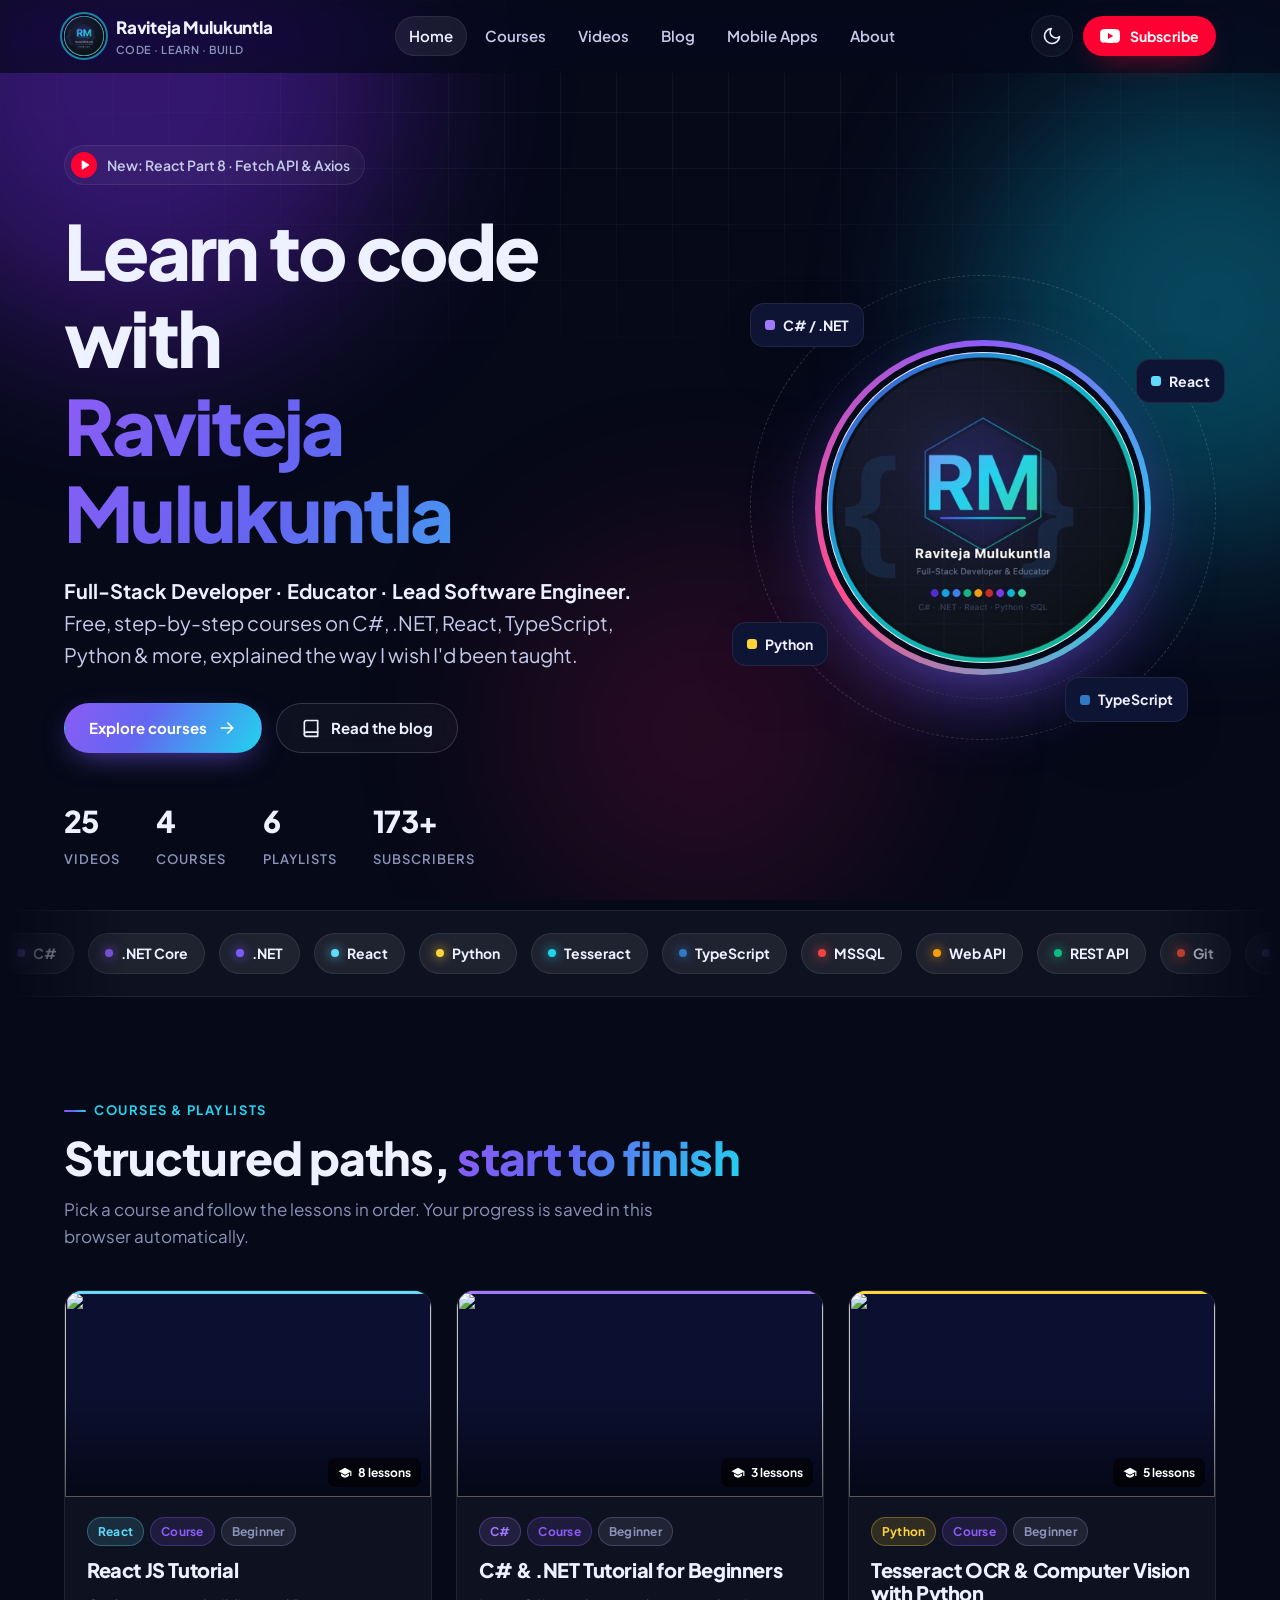
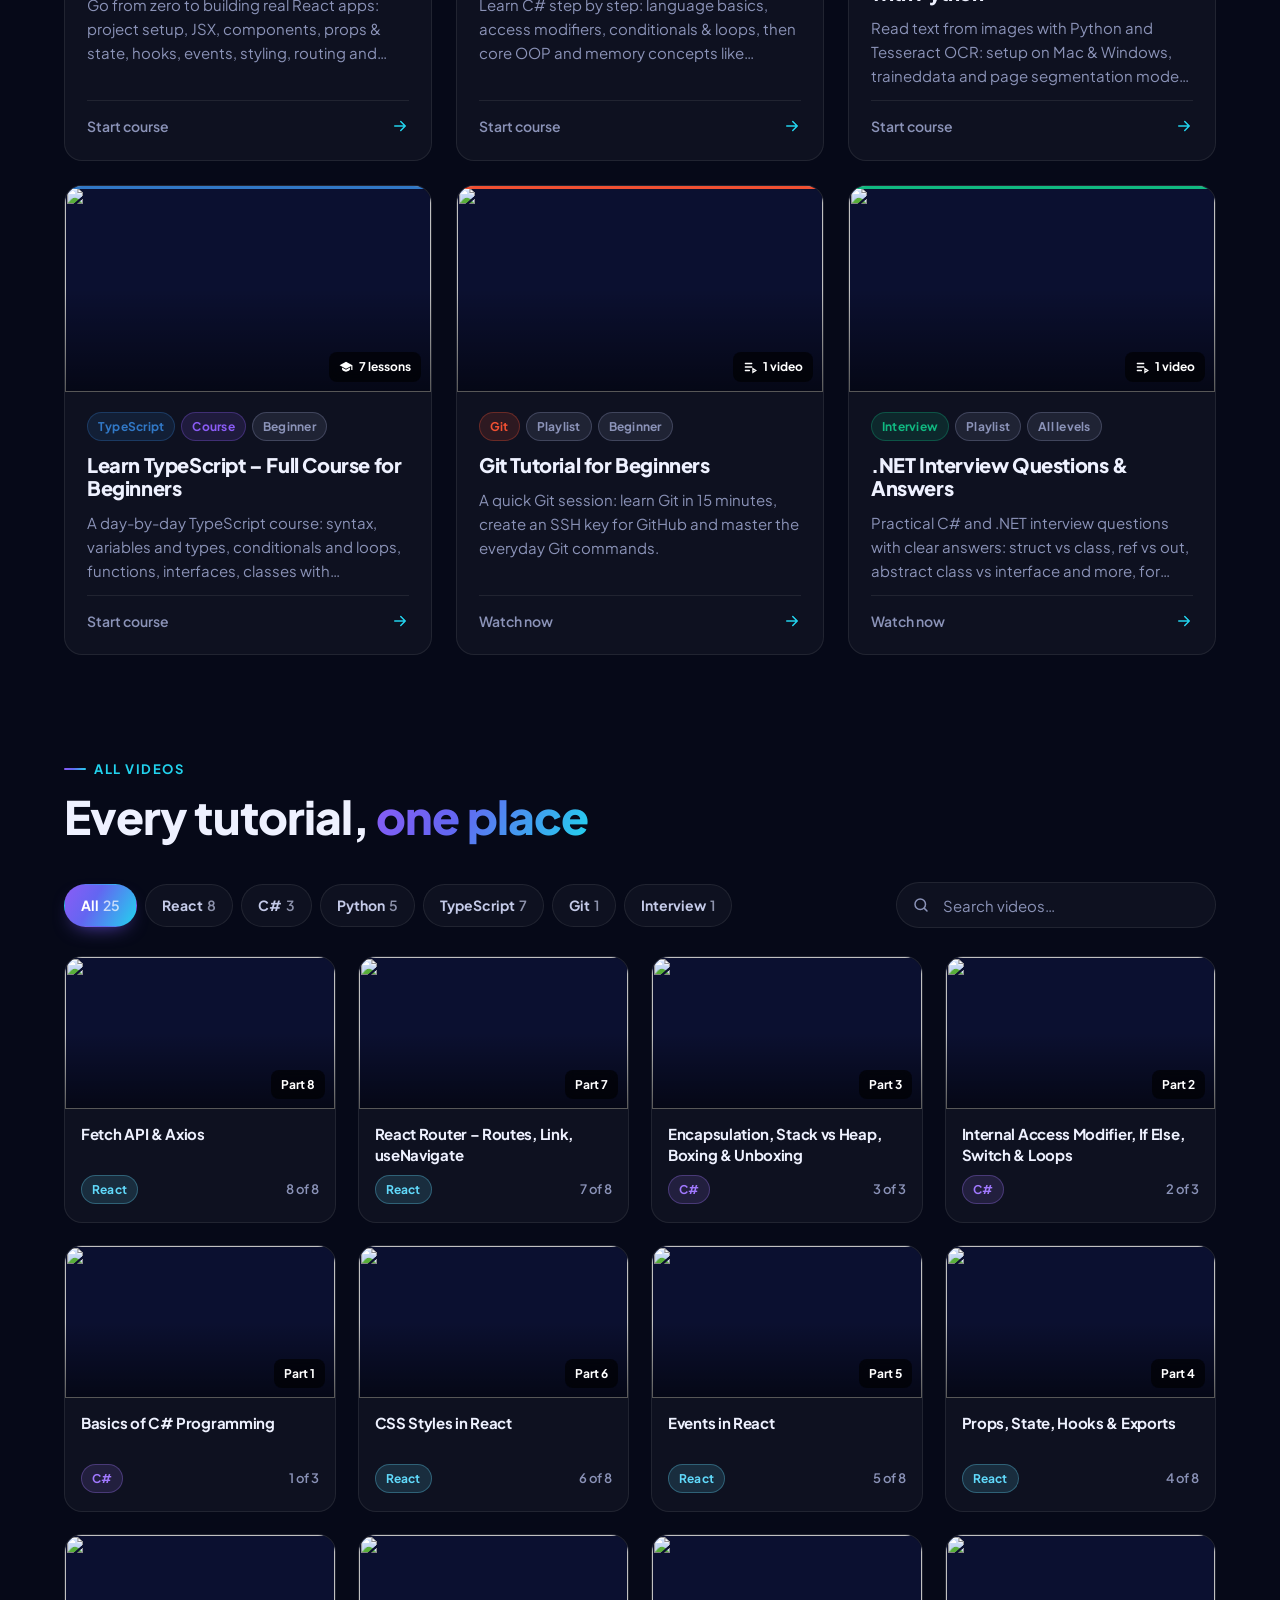
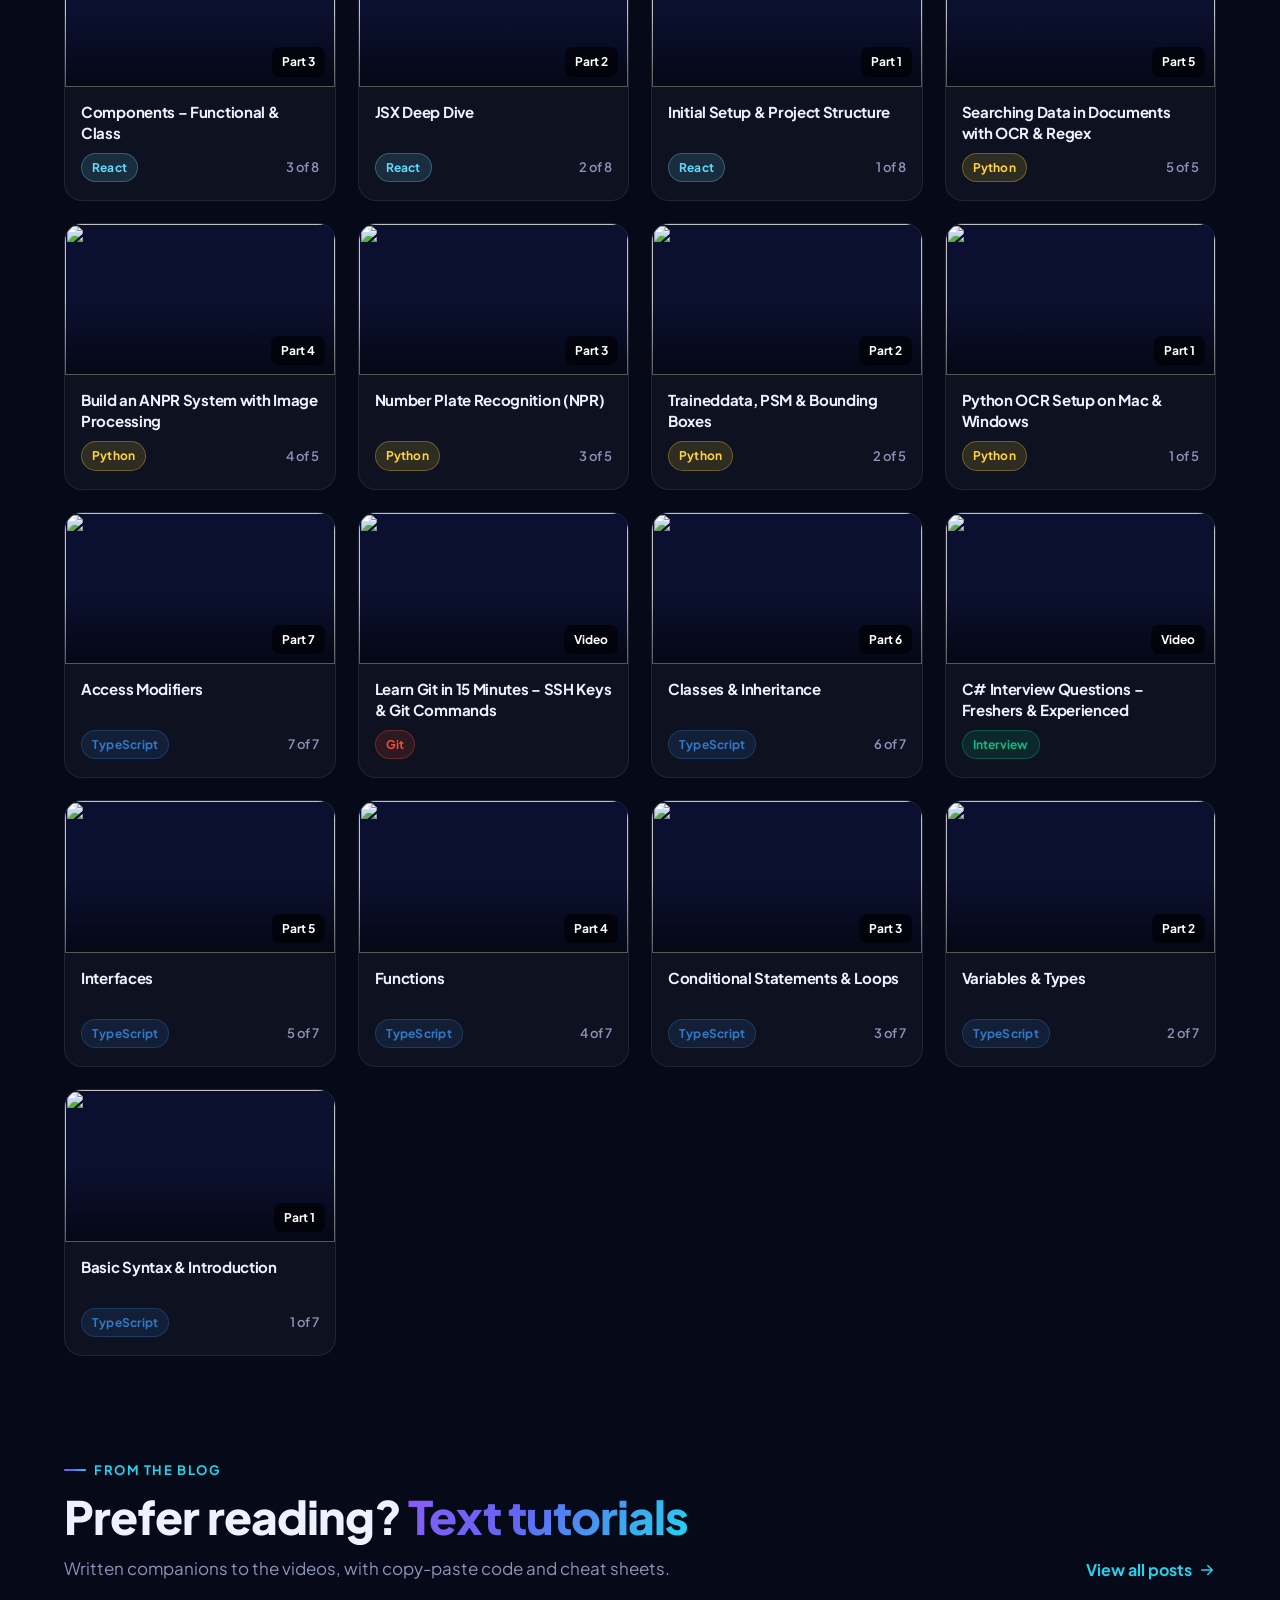
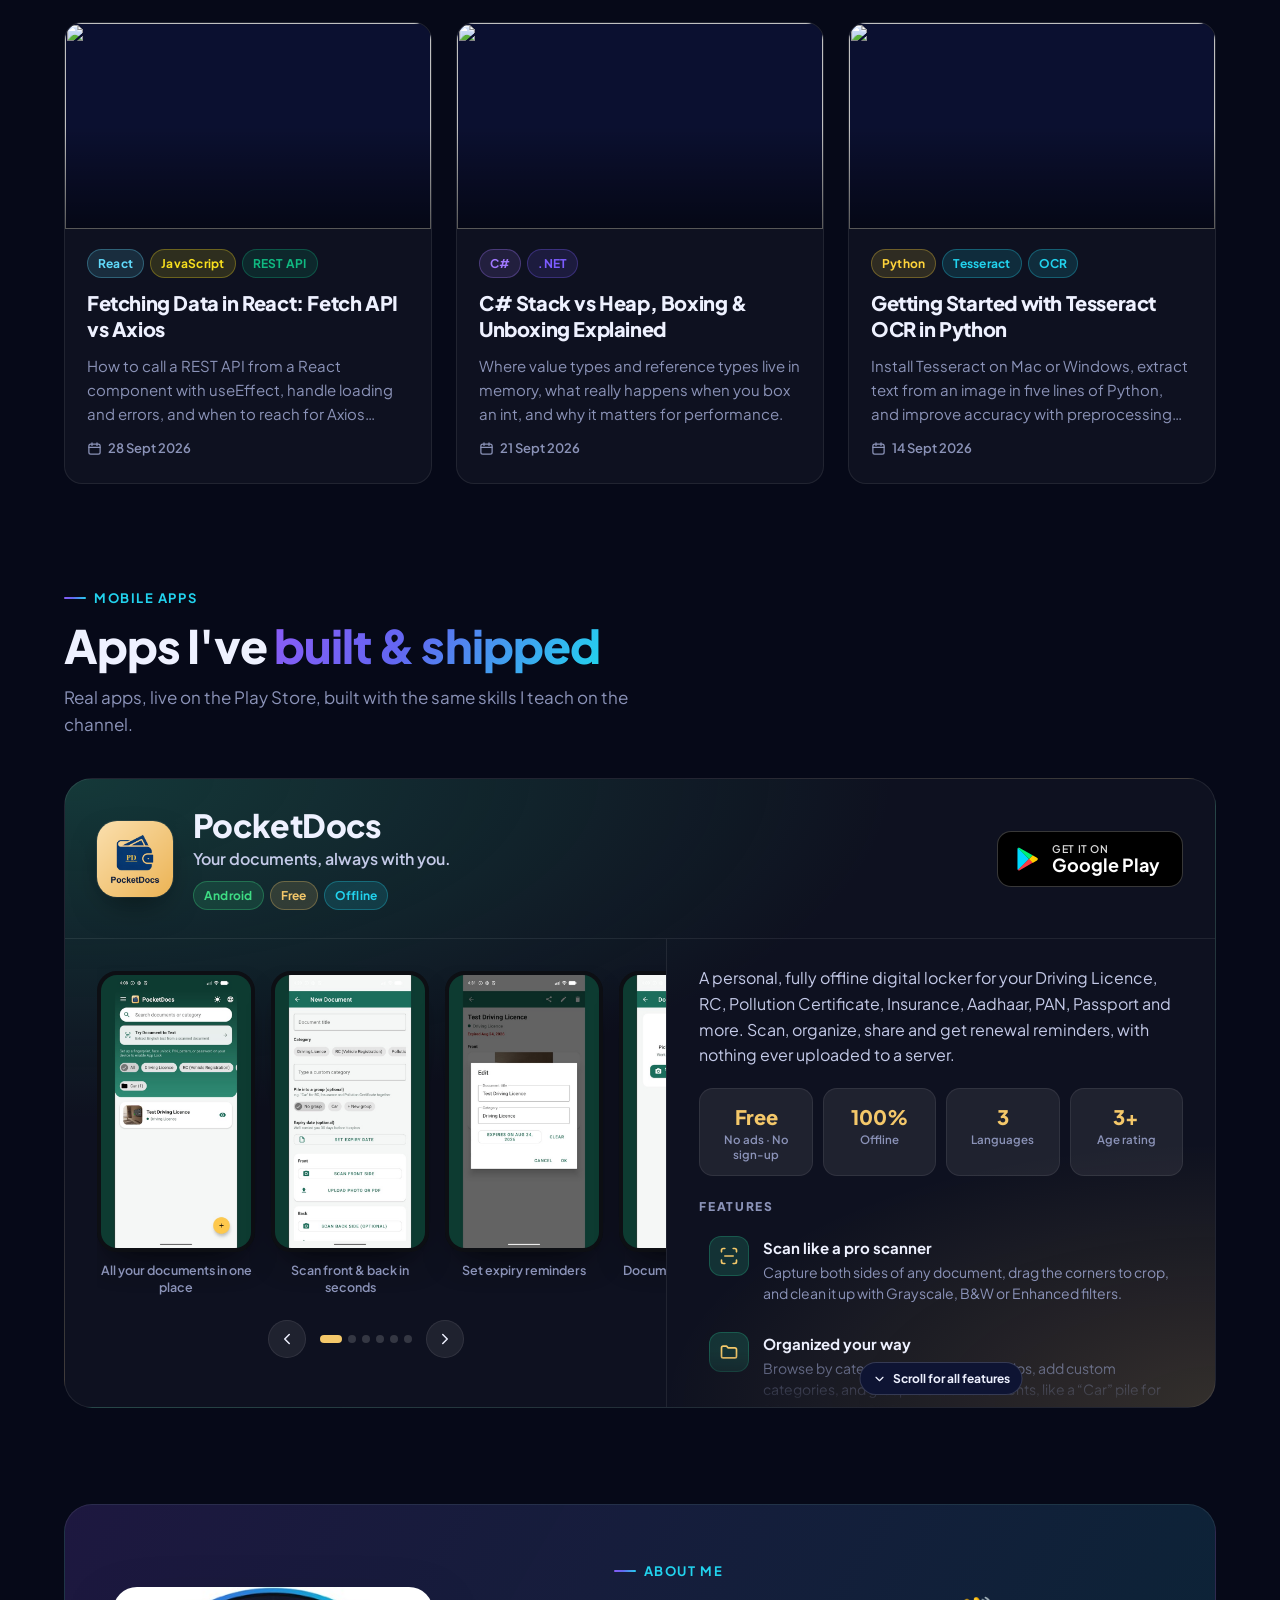
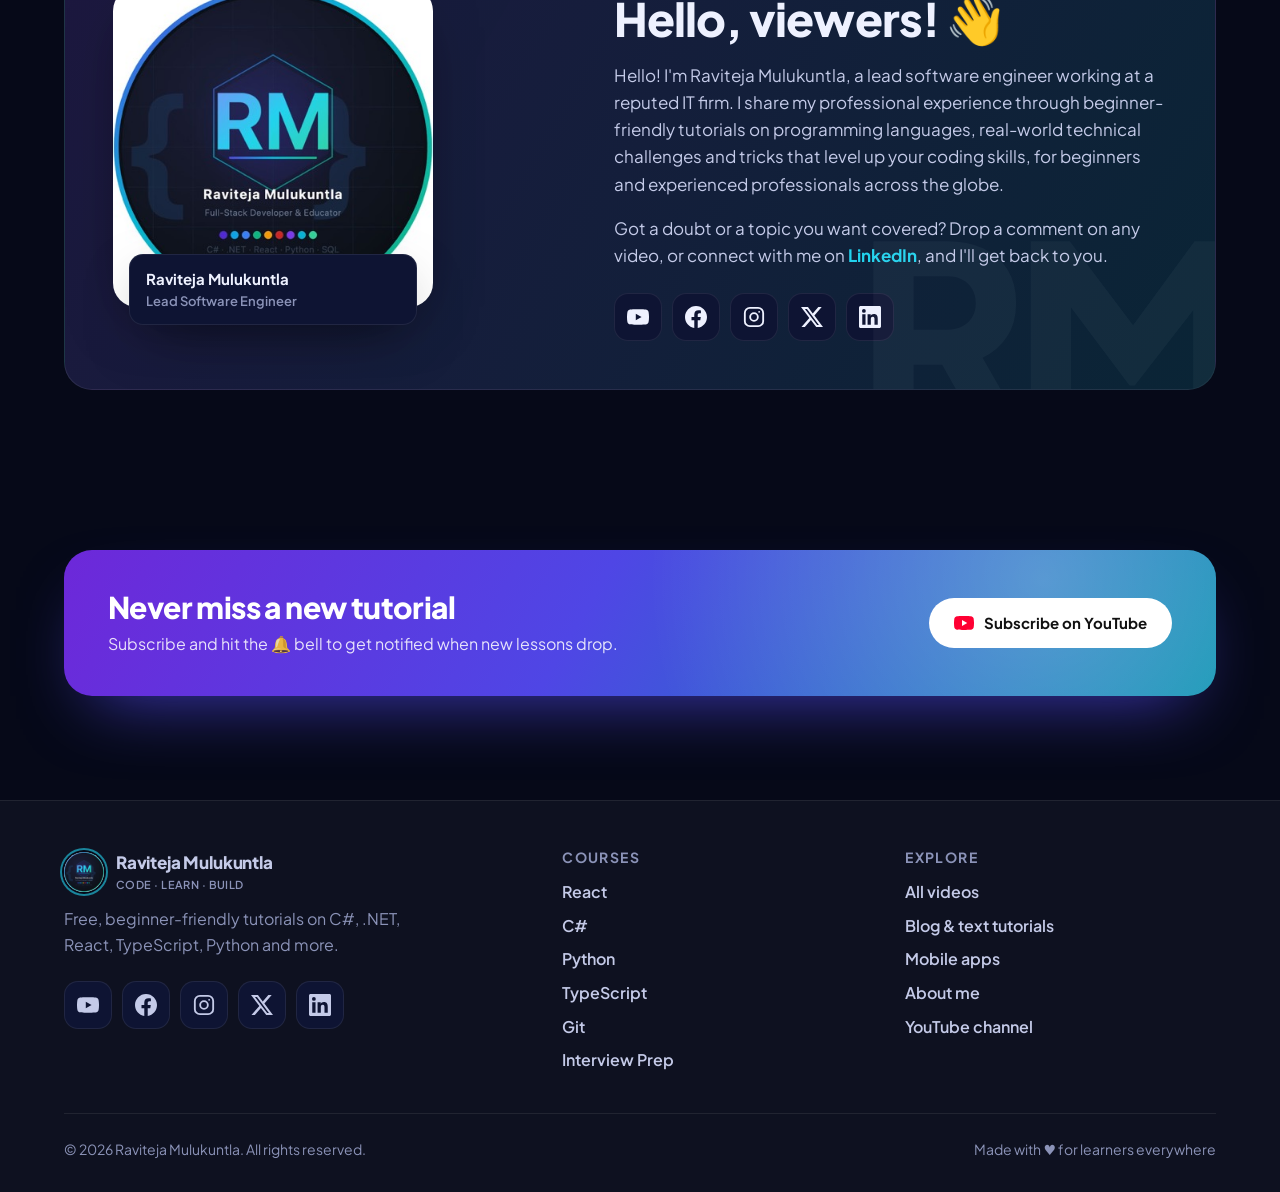
==== commit 4f40415e: "Changes" ====
--- a/index.html
+++ b/index.html
@@ -17,7 +17,7 @@
   <link rel="preconnect" href="https://fonts.googleapis.com">
   <link rel="preconnect" href="https://fonts.gstatic.com" crossorigin>
   <link href="https://fonts.googleapis.com/css2?family=JetBrains+Mono:wght@400;600&family=Plus+Jakarta+Sans:wght@400;500;600;700;800&display=swap" rel="stylesheet">
-  <link rel="stylesheet" href="assets/css/style.css?v=9">
+  <link rel="stylesheet" href="assets/css/style.css?v=12">
   <script>try{var t=localStorage.getItem("rm-theme");if(t)document.documentElement.dataset.theme=t}catch(e){}</script>
 </head>
 <body data-page="home">
@@ -34,7 +34,7 @@
             <span id="hero-pill-text">New: React Part 8, Fetch API &amp; Axios</span>
           </a>
           <h1>Learn to code with <span class="line2 grad-text">Raviteja Mulukuntla</span></h1>
-          <p class="tagline"><strong>Full-Stack Developer · Educator · Senior Software Engineer.</strong> Free, step-by-step courses on C#, .NET, React, TypeScript, Python &amp; more, explained the way I wish I'd been taught.</p>
+          <p class="tagline"><strong>Full-Stack Developer · Educator · Lead Software Engineer.</strong> Free, step-by-step courses on C#, .NET, React, TypeScript, Python &amp; more, explained the way I wish I'd been taught.</p>
           <div class="hero-cta">
             <a class="btn btn-primary" href="#courses">Explore courses
               <svg viewBox="0 0 24 24" fill="none" stroke="currentColor" stroke-width="2" stroke-linecap="round" stroke-linejoin="round"><path d="M5 12h14M13 6l6 6-6 6"/></svg>
@@ -139,12 +139,12 @@
         <div class="about reveal">
           <div class="about-photo">
             <img src="assets/img/avatar.jpg" alt="Raviteja Mulukuntla channel logo">
-            <div class="sig"><b>Raviteja Mulukuntla</b>Senior Software Engineer</div>
+            <div class="sig"><b>Raviteja Mulukuntla</b>Lead Software Engineer</div>
           </div>
           <div>
             <span class="eyebrow">About me</span>
             <h2 class="h2">Hello, viewers! 👋</h2>
-            <p id="about-bio">I'm Raviteja Mulukuntla, a senior software engineer working at a reputed IT firm. I share my professional experience through beginner-friendly tutorials on programming languages, real-world technical challenges and tricks that level up your coding skills.</p>
+            <p id="about-bio">I'm Raviteja Mulukuntla, a lead software engineer working at a reputed IT firm. I share my professional experience through beginner-friendly tutorials on programming languages, real-world technical challenges and tricks that level up your coding skills.</p>
             <p>Got a doubt or a topic you want covered? Drop a comment on any video, or connect with me on <a href="https://www.linkedin.com/in/ravitejamulukuntlaofficial/" target="_blank" rel="noopener" style="color:var(--brand-2);font-weight:700">LinkedIn</a>, and I'll get back to you.</p>
             <div class="socials" id="about-socials"></div>
           </div>
@@ -170,8 +170,8 @@
 
   <footer id="site-footer"></footer>
 
-  <script src="assets/js/common.js?v=9"></script>
-  <script src="assets/js/home.js?v=9"></script>
-  <script src="assets/js/apps.js?v=9"></script>
+  <script src="assets/js/common.js?v=12"></script>
+  <script src="assets/js/home.js?v=12"></script>
+  <script src="assets/js/apps.js?v=12"></script>
 </body>
 </html>
--- a/assets/css/style.css
+++ b/assets/css/style.css
@@ -738,6 +738,72 @@
 .post-nav .next { text-align: right; grid-column: 2; }
 @media (max-width: 600px) { .post-nav { grid-template-columns: 1fr; } .post-nav .next { grid-column: 1; } }
 
+/* ---------- Centre-screen page loader ---------- */
+.page-loader {
+  position: fixed; inset: 0; z-index: 150; display: grid; place-items: center; padding: 16px;
+  background: color-mix(in srgb, var(--bg) 55%, transparent);
+  backdrop-filter: blur(6px); -webkit-backdrop-filter: blur(6px);
+  opacity: 0; visibility: hidden; transition: opacity 0.35s ease, visibility 0.35s;
+}
+.page-loader.show { opacity: 1; visibility: visible; }
+.pl-card {
+  width: min(320px, 100%); padding: 30px 28px 24px; border-radius: 24px; text-align: center;
+  background: var(--surface-solid); border: 1px solid var(--border); box-shadow: var(--shadow-glow);
+  transform: translateY(8px) scale(0.97); transition: transform 0.35s ease;
+}
+.page-loader.show .pl-card { transform: none; }
+.pl-ring {
+  position: relative; width: 84px; height: 84px; margin: 0 auto 18px; border-radius: 50%; padding: 5px;
+  background: conic-gradient(from 0deg, transparent 0 25%, #8b5cf6, #22d3ee, transparent 75%);
+  animation: spin 1.1s linear infinite;
+}
+.pl-ring::before { content: ""; position: absolute; inset: 5px; border-radius: 50%; background: var(--surface-solid); }
+.pl-ring img { position: relative; width: 100%; height: 100%; border-radius: 50%; animation: spin 1.1s linear infinite reverse; }
+.pl-text { margin: 0 0 16px; font-weight: 700; font-size: 16px; color: var(--text); }
+.pl-dots i { font-style: normal; animation: blink 1.4s infinite; }
+.pl-dots i:nth-child(2) { animation-delay: 0.2s; }
+.pl-dots i:nth-child(3) { animation-delay: 0.4s; }
+@keyframes blink { 0%, 80%, 100% { opacity: 0.2; } 40% { opacity: 1; } }
+.pl-bar { height: 8px; border-radius: 99px; background: var(--surface-2); border: 1px solid var(--border); overflow: hidden; }
+.pl-bar span {
+  position: relative; display: block; height: 100%; width: 0; border-radius: 99px; overflow: hidden;
+  background: var(--grad); transition: width 0.3s ease; box-shadow: 0 0 12px rgba(34, 211, 238, 0.6);
+}
+.pl-bar span::after {
+  content: ""; position: absolute; inset: 0;
+  background: linear-gradient(90deg, transparent, rgba(255, 255, 255, 0.45), transparent);
+  animation: sheen 1.2s linear infinite;
+}
+@keyframes sheen { from { transform: translateX(-100%); } to { transform: translateX(100%); } }
+.pl-pct { display: block; margin-top: 10px; font-size: 13px; color: var(--muted); font-variant-numeric: tabular-nums; }
+
+/* ---------- Video loading screen ---------- */
+.player, .modal-frame, .article-video { position: relative; }
+.vloader {
+  position: absolute; inset: 0; z-index: 2; display: grid; place-items: center;
+  background: #05070f; overflow: hidden; transition: opacity 0.45s ease;
+}
+.vloader::before {
+  content: ""; position: absolute; inset: -30px; background: var(--vbg) center / cover no-repeat;
+  filter: blur(20px) brightness(0.4) saturate(1.3); transform: scale(1.1);
+}
+.vloader.done { opacity: 0; pointer-events: none; }
+.vl-inner { position: relative; display: grid; justify-items: center; gap: 14px; width: min(280px, 70%); color: #fff; }
+.vl-spin {
+  width: 56px; height: 56px; border-radius: 50%;
+  border: 3px solid rgba(255, 255, 255, 0.14); border-top-color: #22d3ee; border-right-color: #8b5cf6;
+  animation: spin 0.8s linear infinite; box-shadow: 0 0 30px rgba(124, 92, 255, 0.35);
+}
+.vl-text { font-size: 14px; font-weight: 700; letter-spacing: 0.03em; opacity: 0.92; }
+.vl-bar { width: 100%; height: 4px; border-radius: 4px; background: rgba(255, 255, 255, 0.15); overflow: hidden; }
+.vl-bar i {
+  display: block; height: 100%; width: 0; border-radius: 4px; background: var(--grad);
+  box-shadow: 0 0 10px rgba(34, 211, 238, 0.7); transition: width 6s cubic-bezier(0.1, 0.75, 0.2, 1);
+}
+.vloader.run .vl-bar i { width: 90%; }
+.vloader.done .vl-bar i { width: 100%; transition: width 0.3s ease; }
+@media (max-width: 600px) { .vl-spin { width: 42px; height: 42px; } .vl-text { font-size: 13px; } }
+
 /* ---------- Skeleton & reveal ---------- */
 .skeleton { background: linear-gradient(90deg, var(--surface) 25%, var(--surface-2) 50%, var(--surface) 75%); background-size: 200% 100%; animation: shimmer 1.4s infinite; border-radius: var(--radius); }
 @keyframes shimmer { to { background-position: -200% 0; } }
